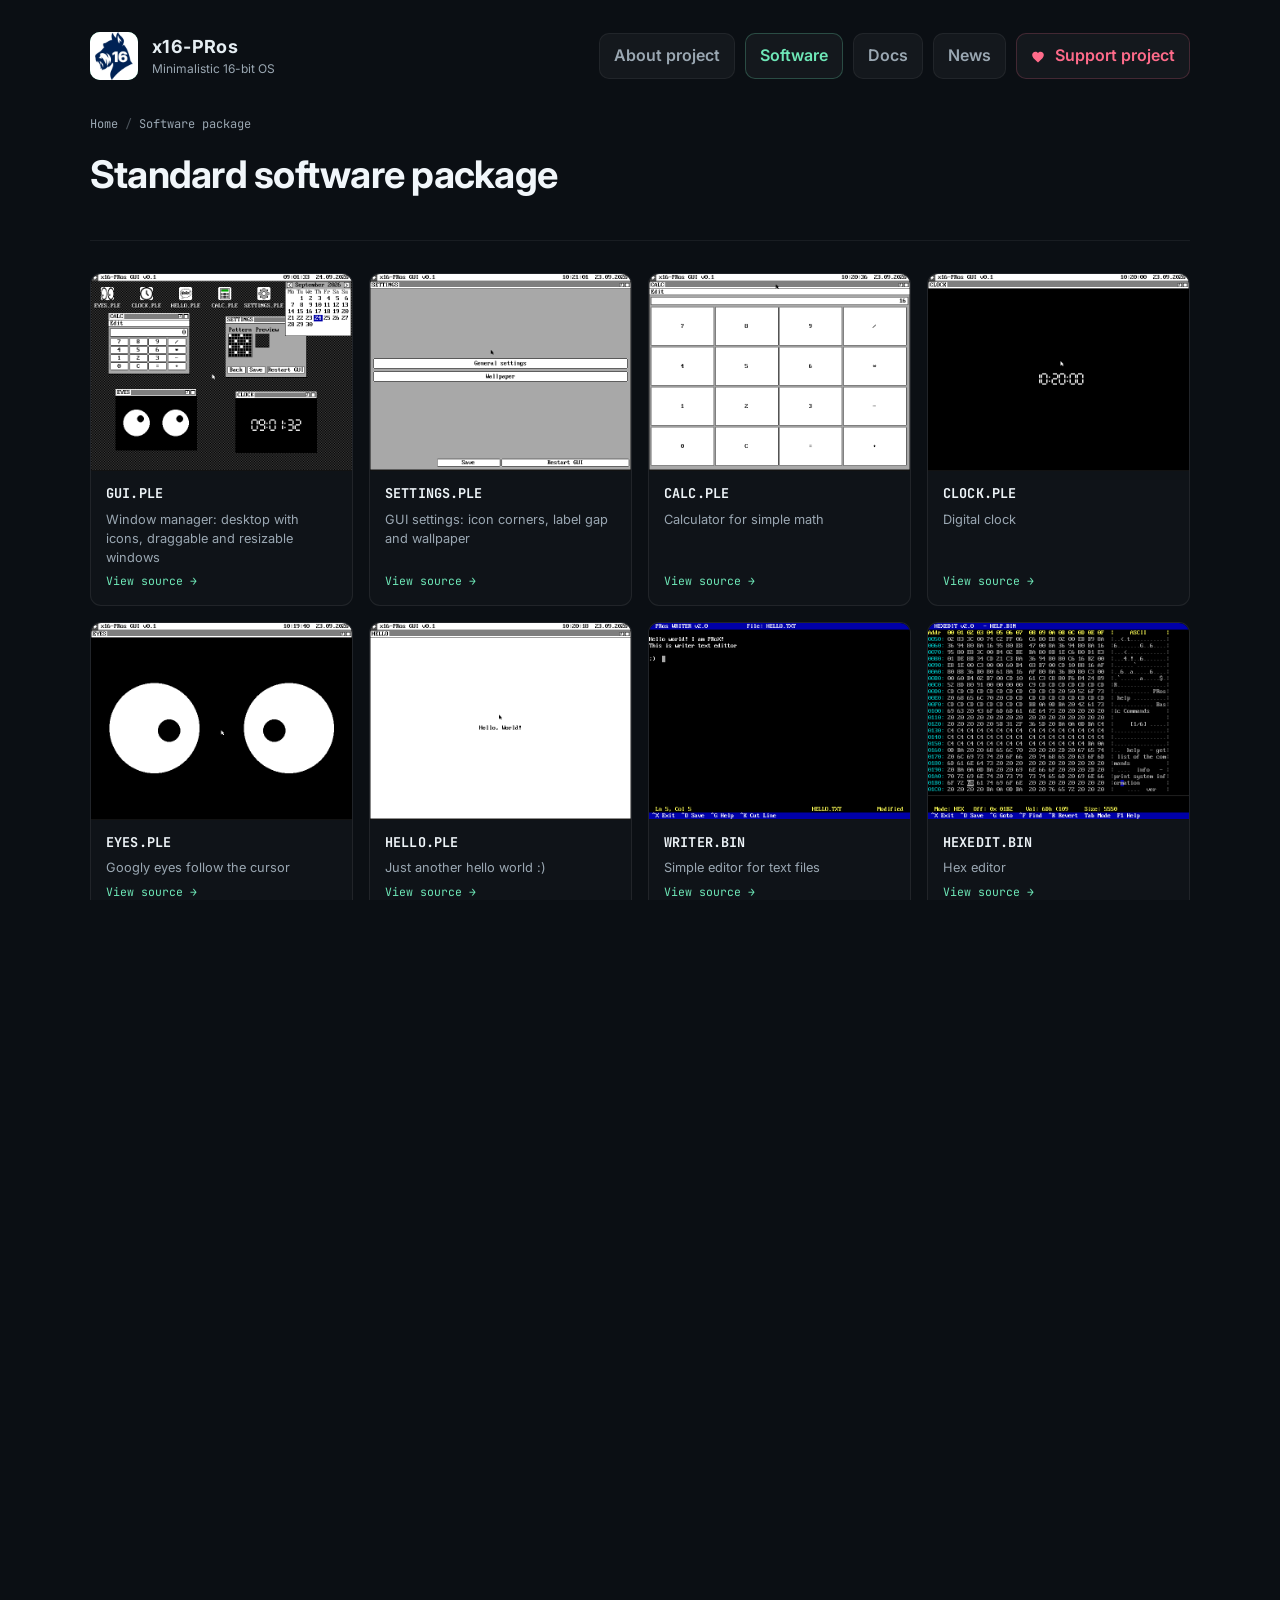
==== software.html @ 050cdf56 "feat(1.0 release): website update for the x16-PRos v1.0 release" ====
<!doctype html>
<html lang="en">
<head>
  <meta charset="utf-8" />
  <meta name="viewport" content="width=device-width,initial-scale=1" />
  <link rel="icon" href="favicon.ico" type="image/x-icon" />

  <link rel="preconnect" href="https://fonts.googleapis.com">
  <link rel="preconnect" href="https://fonts.gstatic.com" crossorigin>
  <link href="https://fonts.googleapis.com/css2?family=Inter:wght@400;500;600;700;800&family=JetBrains+Mono:wght@400;500;700&display=swap" rel="stylesheet">

  <link href="styles/base.css" rel="stylesheet" />
  <link href="styles/layout.css" rel="stylesheet" />
  <link href="styles/components.css" rel="stylesheet" />
  <link href="styles/effects.css" rel="stylesheet" />
  <link href="styles/gallery.css" rel="stylesheet" />
  <link href="styles/software.css" rel="stylesheet" />
  <link href="styles/docs.css" rel="stylesheet" />
  <link href="styles/credits.css" rel="stylesheet" />
  <link href="styles/modal.css" rel="stylesheet" />
  <link href="styles/dev-features.css" rel="stylesheet" />
  <link href="styles/news.css" rel="stylesheet" />
  <link href="styles/pages.css" rel="stylesheet" />
  <link href="styles/responsive.css" rel="stylesheet" />

  <title>x16-PRos: software package</title>
  <meta name="description" content="All 45 programs bundled with x16-PRos, with screenshots and links to the source of each one." />
</head>
<body>

<button id="scrollTopBtn" aria-label="Scroll to top">
  <svg xmlns="http://www.w3.org/2000/svg" width="200" height="200" viewBox="0 0 717 614">
    <path fill="currentColor" d="M360 337L115 582L0 464l354-355l363 363l-112 112z"/>
  </svg>
</button>

<div class="sky-container">
  <span class="star"></span><span class="star"></span><span class="star"></span>
  <span class="star"></span><span class="star"></span>
</div>

<div class="container">

  <header>
    <a class="brand" href="index.html">
      <div class="logo"><img src="logo.png" alt="x16-PRos Logo"></div>
      <div>
        <h1>x16-PRos</h1>
        <div style="font-size:12px;color:var(--muted)">Minimalistic 16-bit OS</div>
      </div>
    </a>
    <nav class="nav">
        <a class="btn" href="index.html">About project</a>
        <a class="btn active" href="software.html">Software</a>
        <a class="btn" href="docs/index.html">Docs</a>
        <a class="btn" href="news.html">News</a>
        <a class="btn support" href="https://dalink.to/PRoXdev" target="_blank" rel="noopener"><svg xmlns="http://www.w3.org/2000/svg" width="16" height="16" viewBox="0 0 24 24" fill="currentColor" stroke="none"><path d="M12 21.35l-1.45-1.32C5.4 15.36 2 12.28 2 8.5 2 5.42 4.42 3 7.5 3c1.74 0 3.41.81 4.5 2.09C13.09 3.81 14.76 3 16.5 3 19.58 3 22 5.42 22 8.5c0 3.78-3.4 6.86-8.55 11.54L12 21.35z"/></svg> Support project</a>
    </nav>
  </header>

  <div class="page-head">
    <div class="crumbs"><a href="index.html">Home</a><span>/</span>Software package</div>
    <h1>Standard software package</h1>
  </div>

  <div class="prog-grid">
      <div class="prog">
        <img src="images/screenshots/gui.png" alt="GUI.PLE" loading="lazy">
        <div class="body">
          <div class="name">GUI.PLE</div>
          <div class="desc">Window manager: desktop with icons, draggable and resizable windows</div>
          <a class="src" href="https://github.com/PRoX2011/x16-PRos/blob/main/programs/PLE/src/gui/gui.asm" target="_blank" rel="noopener">View source &rarr;</a>
        </div>
      </div>
      <div class="prog">
        <img src="images/screenshots/programs/GUI/SETTINGS.png" alt="SETTINGS.PLE" loading="lazy">
        <div class="body">
          <div class="name">SETTINGS.PLE</div>
          <div class="desc">GUI settings: icon corners, label gap and wallpaper</div>
          <a class="src" href="https://github.com/PRoX2011/x16-PRos/blob/main/programs/PLE/src/windowed/settings.asm" target="_blank" rel="noopener">View source &rarr;</a>
        </div>
      </div>
      <div class="prog">
        <img src="images/screenshots/programs/GUI/CALC.png" alt="CALC.PLE" loading="lazy">
        <div class="body">
          <div class="name">CALC.PLE</div>
          <div class="desc">Calculator for simple math</div>
          <a class="src" href="https://github.com/PRoX2011/x16-PRos/blob/main/programs/PLE/src/windowed/calc.asm" target="_blank" rel="noopener">View source &rarr;</a>
        </div>
      </div>
      <div class="prog">
        <img src="images/screenshots/programs/GUI/CLOCK.png" alt="CLOCK.PLE" loading="lazy">
        <div class="body">
          <div class="name">CLOCK.PLE</div>
          <div class="desc">Digital clock</div>
          <a class="src" href="https://github.com/PRoX2011/x16-PRos/blob/main/programs/PLE/src/windowed/clock.asm" target="_blank" rel="noopener">View source &rarr;</a>
        </div>
      </div>
      <div class="prog">
        <img src="images/screenshots/programs/GUI/EYES.png" alt="EYES.PLE" loading="lazy">
        <div class="body">
          <div class="name">EYES.PLE</div>
          <div class="desc">Googly eyes follow the cursor</div>
          <a class="src" href="https://github.com/PRoX2011/x16-PRos/blob/main/programs/PLE/src/windowed/eyes.asm" target="_blank" rel="noopener">View source &rarr;</a>
        </div>
      </div>
      <div class="prog">
        <img src="images/screenshots/programs/GUI/HELLO.png" alt="HELLO.PLE" loading="lazy">
        <div class="body">
          <div class="name">HELLO.PLE</div>
          <div class="desc">Just another hello world :)</div>
          <a class="src" href="https://github.com/PRoX2011/x16-PRos/blob/main/programs/PLE/src/windowed/hello.asm" target="_blank" rel="noopener">View source &rarr;</a>
        </div>
      </div>
      <div class="prog">
        <img src="images/screenshots/programs/WRITER.png" alt="WRITER.BIN" loading="lazy">
        <div class="body">
          <div class="name">WRITER.BIN</div>
          <div class="desc">Simple editor for text files</div>
          <a class="src" href="https://github.com/PRoX2011/x16-PRos/blob/main/programs/write.asm" target="_blank" rel="noopener">View source &rarr;</a>
        </div>
      </div>
      <div class="prog">
        <img src="images/screenshots/programs/HEXEDIT.png" alt="HEXEDIT.BIN" loading="lazy">
        <div class="body">
          <div class="name">HEXEDIT.BIN</div>
          <div class="desc">Hex editor</div>
          <a class="src" href="https://github.com/PRoX2011/x16-PRos/blob/main/programs/hexedit.asm" target="_blank" rel="noopener">View source &rarr;</a>
        </div>
      </div>
      <div class="prog">
        <img src="images/screenshots/programs/THEME.png" alt="THEME.BIN" loading="lazy">
        <div class="body">
          <div class="name">THEME.BIN</div>
          <div class="desc">Theme selector, applies one of the bundled colour themes</div>
          <a class="src" href="https://github.com/PRoX2011/x16-PRos/blob/main/programs/theme.asm" target="_blank" rel="noopener">View source &rarr;</a>
        </div>
      </div>
      <div class="prog">
        <img src="images/screenshots/programs/FONT.png" alt="FONT.BIN" loading="lazy">
        <div class="body">
          <div class="name">FONT.BIN</div>
          <div class="desc">Font selector, lists .FNT files from FONTS.DIR and applies them</div>
          <a class="src" href="https://github.com/PRoX2011/x16-PRos/blob/main/programs/font.asm" target="_blank" rel="noopener">View source &rarr;</a>
        </div>
      </div>
      <div class="prog">
        <img src="images/screenshots/programs/SETTINGS.png" alt="SETTINGS.BIN" loading="lazy">
        <div class="body">
          <div class="name">SETTINGS.BIN</div>
          <div class="desc">x16-PRos system settings: username, timezone and more</div>
          <a class="src" href="https://github.com/PRoX2011/x16-PRos/blob/main/programs/settings.asm" target="_blank" rel="noopener">View source &rarr;</a>
        </div>
      </div>
      <div class="prog">
        <img src="images/screenshots/programs/LAUNCH.png" alt="LAUNCH.BIN" loading="lazy">
        <div class="body">
          <div class="name">LAUNCH.BIN</div>
          <div class="desc">TUI program launcher</div>
          <a class="src" href="https://github.com/PRoX2011/x16-PRos/blob/main/programs/launch.asm" target="_blank" rel="noopener">View source &rarr;</a>
        </div>
      </div>
      <div class="prog">
        <img src="images/screenshots/programs/BCHART.png" alt="BCHART.BIN" loading="lazy">
        <div class="body">
          <div class="name">BCHART.BIN</div>
          <div class="desc">Barchart software for creating simple diagrams</div>
          <a class="src" href="https://github.com/PRoX2011/x16-PRos/blob/main/programs/barchart.asm" target="_blank" rel="noopener">View source &rarr;</a>
        </div>
      </div>
      <div class="prog">
        <img src="images/screenshots/programs/CALC.png" alt="CALC.BIN" loading="lazy">
        <div class="body">
          <div class="name">CALC.BIN</div>
          <div class="desc">Simple calculator</div>
          <a class="src" href="https://github.com/PRoX2011/x16-PRos/blob/main/programs/calc.asm" target="_blank" rel="noopener">View source &rarr;</a>
        </div>
      </div>
      <div class="prog">
        <img src="images/screenshots/programs/CALENDAR.png" alt="CALENDAR.BIN" loading="lazy">
        <div class="body">
          <div class="name">CALENDAR.BIN</div>
          <div class="desc">Calendar viewer with month navigation</div>
          <a class="src" href="https://github.com/PRoX2011/x16-PRos/blob/main/programs/calendar.asm" target="_blank" rel="noopener">View source &rarr;</a>
        </div>
      </div>
      <div class="prog">
        <img src="images/screenshots/programs/CHARS.png" alt="CHARS.BIN" loading="lazy">
        <div class="body">
          <div class="name">CHARS.BIN</div>
          <div class="desc">Prints the whole cp866 character set</div>
          <a class="src" href="https://github.com/PRoX2011/x16-PRos/blob/main/programs/chars.asm" target="_blank" rel="noopener">View source &rarr;</a>
        </div>
      </div>
      <div class="prog">
        <img src="images/screenshots/programs/CPU.png" alt="CPU.BIN" loading="lazy">
        <div class="body">
          <div class="name">CPU.BIN</div>
          <div class="desc">Shows CPU and register information</div>
          <a class="src" href="https://github.com/PRoX2011/x16-PRos/blob/main/programs/cpu.asm" target="_blank" rel="noopener">View source &rarr;</a>
        </div>
      </div>
      <div class="prog">
        <img src="images/screenshots/programs/CREDITS.png" alt="CREDITS.BIN" loading="lazy">
        <div class="body">
          <div class="name">CREDITS.BIN</div>
          <div class="desc">Contributors and sponsors list</div>
          <a class="src" href="https://github.com/PRoX2011/x16-PRos/blob/main/programs/credits.asm" target="_blank" rel="noopener">View source &rarr;</a>
        </div>
      </div>
      <div class="prog">
        <img src="images/screenshots/programs/DLIST.png" alt="DLIST.BIN" loading="lazy">
        <div class="body">
          <div class="name">DLIST.BIN</div>
          <div class="desc">Lists the available drives with size and usage</div>
          <a class="src" href="https://github.com/PRoX2011/x16-PRos/blob/main/programs/dlist.asm" target="_blank" rel="noopener">View source &rarr;</a>
        </div>
      </div>
      <div class="prog">
        <img src="images/screenshots/programs/ED.png" alt="ED.BIN" loading="lazy">
        <div class="body">
          <div class="name">ED.BIN</div>
          <div class="desc">Line editor for text files, see EDMAN.TXT</div>
          <a class="src" href="https://github.com/PRoX2011/x16-PRos/blob/main/programs/ed.asm" target="_blank" rel="noopener">View source &rarr;</a>
        </div>
      </div>
      <div class="prog">
        <img src="images/screenshots/programs/FDISK.png" alt="FDISK.BIN" loading="lazy">
        <div class="body">
          <div class="name">FDISK.BIN</div>
          <div class="desc">Floppy disk format utility</div>
          <a class="src" href="https://github.com/PRoX2011/x16-PRos/blob/main/programs/fdisk.asm" target="_blank" rel="noopener">View source &rarr;</a>
        </div>
      </div>
      <div class="prog">
        <img src="images/screenshots/programs/FETCH.png" alt="FETCH.BIN" loading="lazy">
        <div class="body">
          <div class="name">FETCH.BIN</div>
          <div class="desc">Print system fetch (I use PRos btw)</div>
          <a class="src" href="https://github.com/PRoX2011/x16-PRos/blob/main/programs/fetch.asm" target="_blank" rel="noopener">View source &rarr;</a>
        </div>
      </div>
      <div class="prog">
        <img src="images/screenshots/programs/GREP.png" alt="GREP.BIN" loading="lazy">
        <div class="body">
          <div class="name">GREP.BIN</div>
          <div class="desc">Searches a file for a string</div>
          <a class="src" href="https://github.com/PRoX2011/x16-PRos/blob/main/programs/grep.asm" target="_blank" rel="noopener">View source &rarr;</a>
        </div>
      </div>
      <div class="prog">
        <img src="images/screenshots/programs/HEAD.png" alt="HEAD.BIN" loading="lazy">
        <div class="body">
          <div class="name">HEAD.BIN</div>
          <div class="desc">Prints the first 10 lines of a file</div>
          <a class="src" href="https://github.com/PRoX2011/x16-PRos/blob/main/programs/head.asm" target="_blank" rel="noopener">View source &rarr;</a>
        </div>
      </div>
      <div class="prog">
        <img src="images/screenshots/programs/HELLO.png" alt="HELLO.BIN" loading="lazy">
        <div class="body">
          <div class="name">HELLO.BIN</div>
          <div class="desc">Hello world, in English and in Russian</div>
          <a class="src" href="https://github.com/PRoX2011/x16-PRos/blob/main/programs/hello.asm" target="_blank" rel="noopener">View source &rarr;</a>
        </div>
      </div>
      <div class="prog">
        <img src="images/screenshots/programs/HELP.png" alt="HELP.BIN" loading="lazy">
        <div class="body">
          <div class="name">HELP.BIN</div>
          <div class="desc">Shows all kshell commands</div>
          <a class="src" href="https://github.com/PRoX2011/x16-PRos/blob/main/programs/help.asm" target="_blank" rel="noopener">View source &rarr;</a>
        </div>
      </div>
      <div class="prog">
        <img src="images/screenshots/programs/IMFPLAY.png" alt="IMFPLAY.BIN" loading="lazy">
        <div class="body">
          <div class="name">IMFPLAY.BIN</div>
          <div class="desc">IMF music player</div>
          <a class="src" href="https://github.com/PRoX2011/x16-PRos/blob/main/programs/imfplay.asm" target="_blank" rel="noopener">View source &rarr;</a>
        </div>
      </div>
      <div class="prog">
        <img src="images/screenshots/programs/MEMORY.png" alt="MEMORY.BIN" loading="lazy">
        <div class="body">
          <div class="name">MEMORY.BIN</div>
          <div class="desc">Memory viewer</div>
          <a class="src" href="https://github.com/PRoX2011/x16-PRos/blob/main/programs/memory.asm" target="_blank" rel="noopener">View source &rarr;</a>
        </div>
      </div>
      <div class="prog">
        <img src="images/screenshots/programs/PAINT.png" alt="PAINT.BIN" loading="lazy">
        <div class="body">
          <div class="name">PAINT.BIN</div>
          <div class="desc">Paint program</div>
          <a class="src" href="https://github.com/PRoX2011/x16-PRos/blob/main/programs/paint.asm" target="_blank" rel="noopener">View source &rarr;</a>
        </div>
      </div>
      <div class="prog">
        <img src="images/screenshots/programs/PIANO.png" alt="PIANO.BIN" loading="lazy">
        <div class="body">
          <div class="name">PIANO.BIN</div>
          <div class="desc">Simple piano to play melodies using PC Speaker</div>
          <a class="src" href="https://github.com/PRoX2011/x16-PRos/blob/main/programs/piano.asm" target="_blank" rel="noopener">View source &rarr;</a>
        </div>
      </div>
      <div class="prog">
        <img src="images/screenshots/programs/PRASM.png" alt="PRASM.BIN" loading="lazy">
        <div class="body">
          <div class="name">PRASM.BIN</div>
          <div class="desc">Native two-pass assembler</div>
          <a class="src" href="https://github.com/PRoX2011/x16-PRos/blob/main/programs/prasm.asm" target="_blank" rel="noopener">View source &rarr;</a>
        </div>
      </div>
      <div class="prog">
        <img src="images/screenshots/programs/PROCENTC.png" alt="PROCENTC.BIN" loading="lazy">
        <div class="body">
          <div class="name">PROCENTC.BIN</div>
          <div class="desc">Percentages calculator</div>
          <a class="src" href="https://github.com/PRoX2011/x16-PRos/blob/main/programs/procentc.asm" target="_blank" rel="noopener">View source &rarr;</a>
        </div>
      </div>
      <div class="prog">
        <img src="images/screenshots/programs/SETUP.png" alt="SETUP.BIN" loading="lazy">
        <div class="body">
          <div class="name">SETUP.BIN</div>
          <div class="desc">First-boot wizard that installs the OS and sets it up</div>
          <a class="src" href="https://github.com/PRoX2011/x16-PRos/blob/main/programs/setup/setup.asm" target="_blank" rel="noopener">View source &rarr;</a>
        </div>
      </div>
      <div class="prog">
        <img src="images/screenshots/programs/TAIL.png" alt="TAIL.BIN" loading="lazy">
        <div class="body">
          <div class="name">TAIL.BIN</div>
          <div class="desc">Prints the last 10 lines of a file</div>
          <a class="src" href="https://github.com/PRoX2011/x16-PRos/blob/main/programs/tail.asm" target="_blank" rel="noopener">View source &rarr;</a>
        </div>
      </div>
      <div class="prog">
        <img src="images/screenshots/programs/TREE.png" alt="TREE.BIN" loading="lazy">
        <div class="body">
          <div class="name">TREE.BIN</div>
          <div class="desc">Directory tree viewer</div>
          <a class="src" href="https://github.com/PRoX2011/x16-PRos/blob/main/programs/tree.asm" target="_blank" rel="noopener">View source &rarr;</a>
        </div>
      </div>
      <div class="prog">
        <img src="images/screenshots/programs/WAVPLAY.png" alt="WAVPLAY.BIN" loading="lazy">
        <div class="body">
          <div class="name">WAVPLAY.BIN</div>
          <div class="desc">WAV player through Sound Blaster</div>
          <a class="src" href="https://github.com/PRoX2011/x16-PRos/blob/main/programs/wavplay.asm" target="_blank" rel="noopener">View source &rarr;</a>
        </div>
      </div>
      <div class="prog">
        <img src="images/screenshots/programs/BRAINF.png" alt="BRAINF.BIN" loading="lazy">
        <div class="body">
          <div class="name">BRAINF.BIN</div>
          <div class="desc">Brainfuck interpreter</div>
          <a class="src" href="https://github.com/PRoX2011/x16-PRos/blob/main/programs/brainf.asm" target="_blank" rel="noopener">View source &rarr;</a>
        </div>
      </div>
      <div class="prog">
        <img src="images/screenshots/programs/CLOCK.png" alt="CLOCK.BIN" loading="lazy">
        <div class="body">
          <div class="name">CLOCK.BIN</div>
          <div class="desc">Clock application</div>
          <a class="src" href="https://github.com/PRoX2011/x16-PRos/blob/main/programs/clock.asm" target="_blank" rel="noopener">View source &rarr;</a>
        </div>
      </div>
      <div class="prog">
        <img src="images/screenshots/programs/EYE.png" alt="EYE.BIN" loading="lazy">
        <div class="body">
          <div class="name">EYE.BIN</div>
          <div class="desc">Eye exercise, follow the dot around the screen</div>
          <a class="src" href="https://github.com/PRoX2011/x16-PRos/blob/main/programs/eye.asm" target="_blank" rel="noopener">View source &rarr;</a>
        </div>
      </div>
      <div class="prog">
        <img src="images/screenshots/programs/MANDEL.png" alt="MANDEL.BIN" loading="lazy">
        <div class="body">
          <div class="name">MANDEL.BIN</div>
          <div class="desc">Mandelbrot set renderer</div>
          <a class="src" href="https://github.com/PRoX2011/x16-PRos/blob/main/programs/mandel.asm" target="_blank" rel="noopener">View source &rarr;</a>
        </div>
      </div>
      <div class="prog">
        <img src="images/screenshots/programs/MINE.png" alt="MINE.BIN" loading="lazy">
        <div class="body">
          <div class="name">MINE.BIN</div>
          <div class="desc">Minesweeper game</div>
          <a class="src" href="https://github.com/PRoX2011/x16-PRos/blob/main/programs/mine.asm" target="_blank" rel="noopener">View source &rarr;</a>
        </div>
      </div>
      <div class="prog">
        <img src="images/screenshots/programs/PONG.png" alt="PONG.BIN" loading="lazy">
        <div class="body">
          <div class="name">PONG.BIN</div>
          <div class="desc">Pong game</div>
          <a class="src" href="https://github.com/PRoX2011/x16-PRos/blob/main/programs/pong.asm" target="_blank" rel="noopener">View source &rarr;</a>
        </div>
      </div>
      <div class="prog">
        <img src="images/screenshots/programs/SPACE.png" alt="SPACE.BIN" loading="lazy">
        <div class="body">
          <div class="name">SPACE.BIN</div>
          <div class="desc">Space arcade game</div>
          <a class="src" href="https://github.com/PRoX2011/x16-PRos/blob/main/programs/space.asm" target="_blank" rel="noopener">View source &rarr;</a>
        </div>
      </div>
      <div class="prog">
        <img src="images/screenshots/programs/TETRIS.png" alt="TETRIS.BIN" loading="lazy">
        <div class="body">
          <div class="name">TETRIS.BIN</div>
          <div class="desc">Tetris game</div>
          <a class="src" href="https://github.com/PRoX2011/x16-PRos/blob/main/programs/tetris.asm" target="_blank" rel="noopener">View source &rarr;</a>
        </div>
      </div>
      <div class="prog">
        <img src="images/screenshots/programs/TETRIS2.png" alt="TETRIS2.BIN" loading="lazy">
        <div class="body">
          <div class="name">TETRIS2.BIN</div>
          <div class="desc">Tetris, but 2</div>
          <a class="src" href="https://github.com/PRoX2011/x16-PRos/blob/main/programs/tetris-df.asm" target="_blank" rel="noopener">View source &rarr;</a>
        </div>
      </div>
  </div>


  <footer>
    <div>Licensed under <a href="https://opensource.org/license/BSD-3-clause">3-Clause BSD</a>. Copyright 2025-2026, PRosDev.org</div>
  </footer>
</div>

<script src="js/ui/scrollTop.js" defer></script>
<script src="js/app.js" defer></script>

</body>
</html>
---- styles/base.css ----
/* ===== Variables & Base Reset ===== */

:root {
  --bg: #0b0f14;
  --card: #0f1720;
  --muted: #9aa7b2;
  --accent: #6ee7b7;
  --accent-2: #7c6cff;
  --glass: rgba(255, 255, 255, 0.04);
  --glass-2: rgba(255, 255, 255, 0.02);
  --font-sans: "Inter", ui-sans-serif, system-ui, -apple-system, "Segoe UI",
    Roboto, "Helvetica Neue", Arial;
  --font-mono: "JetBrains Mono", ui-monospace, SFMono-Regular, Menlo, Consolas,
    "Roboto Mono", monospace;
  color-scheme: dark;
  font-family: var(--font-sans);
}

html,
body {
  height: 100%;
  overflow-x: hidden;
}

body {
  margin: 0;
  background: var(--bg);
  -webkit-font-smoothing: antialiased;
  -moz-osx-font-smoothing: grayscale;
  color: #e6eef3;
  line-height: 1.45;
  padding: 32px;
  box-sizing: border-box;
}

.container {
  max-width: 1100px;
  margin: 0 auto;
  min-height: calc(100vh - 64px);
  display: flex;
  flex-direction: column;
}

.container > footer {
  margin-top: auto;
}

a.link {
  color: var(--accent);
  text-decoration: none;
}
---- styles/layout.css ----
/* ===== Header, Hero, Footer ===== */

header {
  display: flex;
  align-items: center;
  justify-content: space-between;
  gap: 16px;
  margin-bottom: 28px;
}

.brand {
  display: flex;
  align-items: center;
  gap: 14px;
  text-decoration: none;
  color: inherit;
}

.logo {
  width: 48px;
  height: 48px;
  border-radius: 10px;
  display: grid;
  place-items: center;
  background: var(--accent);
  font-weight: 700;
  font-size: 18px;
  color: #07101a;
  flex-shrink: 0;
}

.logo img {
  width: 100%;
  height: 100%;
  border-radius: 10px;
  object-fit: fill;
}

.brand h1 {
  margin: 0;
  font-size: 18px;
  letter-spacing: 0.4px;
  white-space: nowrap;
}

.nav {
  display: flex;
  gap: 10px;
  align-items: center;
}

/* Hero sections */
.hero {
  display: grid;
  grid-template-columns: 1fr 380px;
  gap: 24px;
  align-items: center;
  margin-bottom: 40px;
}

.hero .panel {
  background: var(--glass);
  padding: 24px;
  border-radius: 12px;
  border: 1px solid rgba(255, 255, 255, 0.04);
}

.hero2 {
  display: grid;
  gap: 24px;
  align-items: center;
  margin-bottom: 40px;
}

.hero2 .panel {
  background: var(--glass);
  padding: 24px;
  border-radius: 12px;
  border: 1px solid rgba(255, 255, 255, 0.04);
}

.headline {
  font-size: clamp(28px, 4.2vw, 44px);
  font-weight: 800;
  line-height: 1.08;
  letter-spacing: -0.02em;
  margin: 0 0 16px;
  color: #f1f6fa;
}

.headline-accent {
  background: var(--accent);
  -webkit-background-clip: text;
  background-clip: text;
  color: transparent;
  font-weight: 700;
}

.lead {
  color: var(--muted);
  margin: 0 0 20px;
  font-size: 15.5px;
  line-height: 1.6;
  max-width: 62ch;
}

/* Features grid */
.features {
  display: grid;
  grid-template-columns: repeat(3, 1fr);
  gap: 12px;
  margin-top: 14px;
}

.feature {
  background: rgba(255, 255, 255, 0.02);
  padding: 14px;
  border-radius: 10px;
  border: 1px solid rgba(255, 255, 255, 0.04);
}

.feature h3 {
  margin: 0 0 6px;
  font-size: 14px;
}

.feature p {
  margin: 0;
  color: var(--muted);
  font-size: 13px;
}

/* Running section */
.running-section .panel {
  text-align: center;
  position: relative;
  background: var(--glass);
  overflow: hidden;
}

.running-section .panel::before {
  display: none;
}

.run-options {
  margin-top: 20px;
  display: flex;
  justify-content: center;
  flex-wrap: wrap;
  gap: 12px;
}

.run-btn {
  display: inline-flex;
  align-items: center;
  gap: 8px;
  padding: 10px 16px;
  border-radius: 10px;
  font-weight: 600;
  transition: opacity 0.2s ease;
}

.run-btn svg {
  stroke: currentColor;
}

.run-btn.real {
  background: var(--accent);
  color: #021;
}

.run-btn.emu {
  background: var(--glass);
  color: var(--muted);
  border: 1px solid rgba(255, 255, 255, 0.08);
}

.run-btn:hover {
  opacity: 0.85;
}

/* System requirements */
#about {
  margin-top: 48px;
}

#about h3 {
  text-align: center;
  font-size: 22px;
  margin-bottom: 28px;
  color: #e6eef3;
}

.requirements-table {
  display: grid;
  grid-template-columns: repeat(auto-fit, minmax(220px, 1fr));
  gap: 20px;
  margin-top: 24px;
}

.req-column {
  background: rgba(255, 255, 255, 0.02);
  border: 1px solid rgba(255, 255, 255, 0.06);
  border-radius: 12px;
  padding: 24px 18px;
  text-align: left;
}

.req-column:hover {
  border-color: rgba(255, 255, 255, 0.12);
}

.req-title {
  text-align: center;
  font-size: 17px;
  font-weight: 700;
  margin-bottom: 16px;
  padding-bottom: 8px;
  border-bottom: 1px solid rgba(255, 255, 255, 0.06);
}

.req-title.minimal {
  color: #60a5fa;
}

.req-title.recommended {
  color: #6ee7b7;
}

.req-title.maximum {
  color: #a78bfa;
}

.req-list {
  list-style: none;
  margin: 0;
  padding: 0;
  font-size: 14px;
  color: var(--muted);
  line-height: 1.6;
}

.req-list li {
  padding: 5px 0;
  border-bottom: 1px dashed rgba(255, 255, 255, 0.04);
}

.req-list li strong {
  color: #e6eef3;
  font-weight: 600;
}

/* Footer */
footer {
  margin-top: 40px;
  padding-top: 18px;
  border-top: 1px solid rgba(255, 255, 255, 0.04);
  display: flex;
  justify-content: space-between;
  align-items: center;
  flex-wrap: wrap;
  gap: 12px;
}
---- styles/components.css ----
/* ===== Buttons, Terminal, Animations ===== */

.btn {
  background: var(--glass);
  border: 1px solid rgba(255, 255, 255, 0.06);
  padding: 10px 14px;
  border-radius: 10px;
  color: var(--muted);
  font-weight: 600;
  cursor: pointer;
  text-decoration: none;
  transition: color 0.2s ease, border-color 0.2s ease;
}

.btn.primary {
  background: var(--accent);
  color: #022;
  border: none;
}

.btn:hover {
  color: #fff;
  border-color: rgba(255, 255, 255, 0.12);
}

.btn.active {
  color: var(--accent);
  border-color: rgba(110, 231, 183, 0.25);
}

.btn.support {
  color: #ff6b8a;
  border-color: rgba(255, 107, 138, 0.2);
}

.btn.support svg {
  width: 14px;
  height: 14px;
  fill: #ff6b8a;
  stroke: none;
  margin-right: 6px;
}

.btn.support:hover {
  color: #ff8fa8;
  border-color: rgba(255, 107, 138, 0.35);
}

.btn.primary:hover {
  opacity: 0.9;
  color: #022;
}

.btn svg {
  width: 20px;
  height: 20px;
  stroke: currentColor;
  stroke-width: 1.8;
  margin-right: 10px;
  vertical-align: middle;
  cursor: default;
}

/* Terminal */
.term {
  background: #05060a;
  border-radius: 10px;
  padding: 18px;
  font-family: ui-monospace, SFMono-Regular, Menlo, Monaco, "Roboto Mono",
    monospace;
  color: #c7f0e1;
  border: 1px solid rgba(255, 255, 255, 0.04);
}

.term .bar {
  display: flex;
  align-items: center;
  gap: 8px;
  margin-bottom: 12px;
}

.dot {
  width: 12px;
  height: 12px;
  border-radius: 50%;
  background: #ff5f57;
}

.dot.yellow {
  background: #febc2e;
}

.dot.green {
  background: #28c840;
}

.cmd {
  white-space: pre-wrap;
  font-size: 13px;
  word-break: break-all;
}

.prompt {
  color: #89f3d0;
}

.cursor {
  display: inline-block;
  width: 8px;
  height: 16px;
  background: #89f3d0;
  vertical-align: middle;
  margin-left: 6px;
  animation: blink 1s steps(2, end) infinite;
}

@keyframes blink {
  50% {
    opacity: 0;
  }
}

/* Reveal animation */
.reveal {
  opacity: 0;
  transform: translateY(6px);
  animation: reveal 0.6s forwards;
}

.reveal.delay {
  animation-delay: 0.12s;
}

@keyframes reveal {
  to {
    opacity: 1;
    transform: none;
  }
}

/* Scroll-to-top */
#scrollTopBtn {
  position: fixed;
  bottom: 24px;
  right: 24px;
  background: var(--accent);
  color: #021;
  border: none;
  border-radius: 10px;
  padding: 10px 14px;
  font-size: 18px;
  font-weight: 700;
  cursor: pointer;
  opacity: 0;
  pointer-events: none;
  transition: opacity 0.3s ease;
  z-index: 1000;
}

#scrollTopBtn.show {
  opacity: 1;
  pointer-events: auto;
}

#scrollTopBtn:hover {
  opacity: 0.85;
}

#scrollTopBtn svg {
  width: 20px;
  height: 20px;
}
---- styles/effects.css ----
/* ===== Shooting Stars — disabled for clean look ===== */

.sky-container {
  display: none;
}
---- styles/gallery.css ----
/* ===== Gallery & Fullscreen ===== */

.gallery-section .panel {
  padding: 32px;
  position: relative;
}

.gallery-container {
  display: grid;
  justify-items: center;
  grid-template-columns: 48px 1fr 48px;
  gap: 16px;
  margin-bottom: 20px;
  align-items: center;
}

.gallery-image-wrapper {
  width: 100%;
  max-width: 720px;
  height: auto;
  border-radius: 12px;
  overflow: hidden;
  border: 1px solid rgba(255, 255, 255, 0.06);
  background: rgba(255, 255, 255, 0.02);
}

.gallery-image-wrapper img {
  display: block;
  width: 100%;
  opacity: 0;
  animation: fadeImage 0.3s forwards ease;
}

@keyframes fadeImage {
  from {
    opacity: 0;
  }
  to {
    opacity: 1;
  }
}

.gallery-nav {
  width: 48px;
  height: 48px;
  border-radius: 12px;
  background: rgba(255, 255, 255, 0.04);
  border: 1px solid rgba(255, 255, 255, 0.08);
  display: grid;
  place-items: center;
  color: var(--accent);
  font-size: 26px;
  cursor: pointer;
  transition: background 0.2s ease;
}

.gallery-nav:hover {
  background: rgba(255, 255, 255, 0.08);
}

.gallery-info {
  text-align: center;
  margin-bottom: 18px;
}

.gallery-info h3 {
  font-size: 20px;
  margin-bottom: 4px;
}

.gallery-info p {
  font-size: 14px;
  color: var(--muted);
}

/* Thumbnails */
.gallery-thumbnails {
  display: grid;
  grid-template-columns: repeat(auto-fit, minmax(80px, 1fr));
  gap: 10px;
  margin-top: 12px;
}

.thumbnail {
  border-radius: 10px;
  overflow: hidden;
  border: 1px solid rgba(255, 255, 255, 0.06);
  background: rgba(255, 255, 255, 0.02);
  height: 60px;
  transition: border-color 0.2s ease;
  opacity: 0.6;
  cursor: pointer;
}

.thumbnail:hover {
  opacity: 0.9;
}

.thumbnail.active {
  opacity: 1;
  border-color: var(--accent);
}

.thumbnail img {
  width: 100%;
  height: 100%;
  object-fit: cover;
}

.gallery-fullscreen-btn {
  margin: 16px auto 0;
  display: inline-flex !important;
}

/* Fullscreen overlay */
.fs-overlay {
  position: fixed;
  inset: 0;
  background: rgba(0, 0, 0, 0.85);
  display: none;
  justify-content: center;
  align-items: center;
  z-index: 99999;
  animation: fadeIn 0.2s ease;
}

@keyframes fadeIn {
  from { opacity: 0; }
  to { opacity: 1; }
}

.fs-image {
  max-width: 90%;
  max-height: 90%;
  border-radius: 12px;
  border: 1px solid rgba(255, 255, 255, 0.08);
  background: #0c0f16;
}

.fs-close,
.fs-prev,
.fs-next {
  position: absolute;
  background: rgba(255, 255, 255, 0.08);
  border: 1px solid rgba(255, 255, 255, 0.1);
  color: #fff;
  font-size: 24px;
  border-radius: 10px;
  padding: 10px 14px;
  cursor: pointer;
  transition: background 0.2s ease;
}

.fs-close {
  top: 20px;
  right: 20px;
}

.fs-prev {
  left: 20px;
}

.fs-next {
  right: 20px;
}

.fs-prev:hover,
.fs-next:hover,
.fs-close:hover {
  background: rgba(255, 255, 255, 0.15);
}
---- styles/software.css ----
/* ===== Software Grid, Cards & Program Modal ===== */

.software-section .headline {
  margin-bottom: 8px;
}

.software-section .lead {
  margin-bottom: 20px;
}

.software-grid {
  display: grid;
  grid-template-columns: repeat(auto-fill, minmax(240px, 1fr));
  gap: 16px;
}

.software-card {
  position: relative;
  overflow: hidden;
  background: var(--card);
  border: 1px solid rgba(255, 255, 255, 0.06);
  border-radius: 0 0 12px 12px;
  padding: 0;
  text-align: left;
  transition: border-color 0.2s ease;
  cursor: pointer;
  display: flex;
  flex-direction: column;
}

.software-card::before {
  display: none;
}

.software-card:hover {
  border-color: rgba(255, 255, 255, 0.15);
}

.software-card-image {
  width: 100%;
  aspect-ratio: 16 / 10;
  object-fit: cover;
  border-radius: 0;
  border-bottom: 1px solid rgba(255, 255, 255, 0.04);
  background: rgba(0, 0, 0, 0.3);
  display: block;
}

.software-card-body {
  padding: 14px 16px 16px;
  flex: 1;
  display: flex;
  flex-direction: column;
  gap: 6px;
}

.software-card-header {
  display: flex;
  align-items: center;
  gap: 8px;
}

.software-card-tag {
  display: inline-block;
  font-size: 10px;
  font-weight: 700;
  text-transform: uppercase;
  letter-spacing: 0.06em;
  padding: 2px 7px;
  border-radius: 5px;
  flex-shrink: 0;
}

.software-card-tag.game {
  background: rgba(255, 107, 107, 0.12);
  color: #ff6b6b;
  border: 1px solid rgba(255, 107, 107, 0.2);
}

.software-card-tag.tool {
  background: rgba(110, 231, 183, 0.1);
  color: #6ee7b7;
  border: 1px solid rgba(110, 231, 183, 0.2);
}

.software-card-tag.media {
  background: rgba(124, 108, 255, 0.1);
  color: #a78bfa;
  border: 1px solid rgba(124, 108, 255, 0.2);
}

.software-card-tag.dev {
  background: rgba(251, 191, 36, 0.1);
  color: #fbbf24;
  border: 1px solid rgba(251, 191, 36, 0.2);
}

.software-card h4 {
  margin: 0;
  font-size: 15px;
  font-weight: 700;
  color: #f0f4f8;
}

.software-card p {
  margin: 0;
  font-size: 13px;
  color: #99aab8;
  line-height: 1.5;
}

/* "More programs" card */
.more-programs-card {
  display: flex;
  flex-direction: column;
  align-items: center;
  justify-content: center;
  gap: 10px;
  padding: 28px;
  background: rgba(124, 108, 255, 0.06);
  border-color: rgba(124, 108, 255, 0.15);
  text-align: center;
  min-height: 200px;
}

.more-programs-icon {
  width: 48px;
  height: 48px;
  border-radius: 12px;
  display: grid;
  place-items: center;
  font-size: 26px;
  font-weight: 700;
  color: #07101a;
  background: var(--accent);
}

/* Program modal */
.program-modal-overlay {
  position: fixed;
  inset: 0;
  background: rgba(3, 6, 12, 0.8);
  backdrop-filter: blur(4px);
  display: none;
  align-items: center;
  justify-content: center;
  z-index: 99998;
  padding: 16px;
}

.program-modal-overlay.show {
  display: flex;
}

.program-modal {
  width: min(680px, 100%);
  max-height: min(88vh, 760px);
  overflow: auto;
  background: var(--card);
  border: 1px solid rgba(255, 255, 255, 0.08);
  border-radius: 14px;
  padding: 0;
  position: relative;
}

.program-modal-content {
  display: flex;
  flex-direction: column;
}

/* Modal close button */
.program-modal-close {
  position: absolute;
  top: 12px;
  right: 12px;
  width: 32px;
  height: 32px;
  border: none;
  background: rgba(255, 255, 255, 0.06);
  border-radius: 8px;
  color: #8896a4;
  font-size: 20px;
  cursor: pointer;
  display: grid;
  place-items: center;
  transition: background 0.2s, color 0.2s;
  z-index: 2;
}

.program-modal-close:hover {
  background: rgba(255, 80, 80, 0.15);
  color: #ff6b6b;
}

/* Modal hero image */
.program-modal-hero {
  width: 100%;
  aspect-ratio: 16 / 9;
  overflow: hidden;
  background: #060a10;
  border-bottom: 1px solid rgba(255, 255, 255, 0.04);
}

.program-modal-image {
  width: 100%;
  height: 100%;
  object-fit: contain;
}

/* Modal body content */
.program-modal-body-inner {
  padding: 20px 22px 24px;
  display: flex;
  flex-direction: column;
  gap: 14px;
}

.program-modal-head {
  display: flex;
  align-items: center;
  justify-content: space-between;
  gap: 12px;
}

.program-modal-head h3 {
  margin: 0;
  font-size: 20px;
  font-weight: 700;
  color: #f3f7fb;
}

.program-modal-tag {
  display: inline-block;
  font-size: 10px;
  font-weight: 700;
  text-transform: uppercase;
  letter-spacing: 0.06em;
  padding: 3px 9px;
  border-radius: 6px;
  flex-shrink: 0;
}

.program-modal-tag.game {
  background: rgba(255, 107, 107, 0.12);
  color: #ff6b6b;
  border: 1px solid rgba(255, 107, 107, 0.2);
}

.program-modal-tag.tool {
  background: rgba(110, 231, 183, 0.1);
  color: #6ee7b7;
  border: 1px solid rgba(110, 231, 183, 0.2);
}

.program-modal-tag.media {
  background: rgba(124, 108, 255, 0.1);
  color: #a78bfa;
  border: 1px solid rgba(124, 108, 255, 0.2);
}

.program-modal-tag.dev {
  background: rgba(251, 191, 36, 0.1);
  color: #fbbf24;
  border: 1px solid rgba(251, 191, 36, 0.2);
}

.program-modal-subtitle {
  color: var(--muted);
  font-size: 14px;
}

.program-modal-text {
  margin: 0;
  color: #b0bec9;
  line-height: 1.65;
  font-size: 14px;
  overflow-wrap: break-word;
}

.program-modal-actions {
  display: flex;
  gap: 10px;
  padding-top: 4px;
}

.program-source-btn {
  display: inline-flex;
  align-items: center;
  justify-content: center;
  gap: 8px;
  min-width: 180px;
  text-align: center;
}

.program-source-btn svg {
  width: 16px;
  height: 16px;
  fill: currentColor;
}

/* Mini program grid (in "more programs" modal) */
.mini-program-grid {
  display: grid;
  grid-template-columns: repeat(auto-fit, minmax(200px, 1fr));
  gap: 12px;
}

.mini-program-card {
  border: 1px solid rgba(255, 255, 255, 0.06);
  border-radius: 10px;
  padding: 13px;
  background: rgba(255, 255, 255, 0.02);
  transition: border-color 0.2s ease;
}

.mini-program-card:hover {
  border-color: rgba(255, 255, 255, 0.12);
}

.mini-program-card h4 {
  margin: 0 0 6px;
  font-size: 14px;
  color: var(--accent);
}

.mini-program-card p {
  margin: 0;
  font-size: 13px;
  color: #c0ced8;
  line-height: 1.45;
}
---- styles/docs.css ----
/* ===== Documentation Page ===== */

#docsPage {
  display: none;
}

.docs-container {
  display: block;
  margin-bottom: 40px;
  position: relative;
}

.docs-content {
  max-width: 800px;
  margin: 0 auto;
}

/* TOC — fixed to left edge */
.docs-toc {
  position: fixed;
  top: 50%;
  transform: translateY(-50%);
  left: 20px;
  width: 190px;
  background: var(--card);
  border: 1px solid rgba(255, 255, 255, 0.06);
  border-radius: 12px;
  padding: 18px 16px;
  font-size: 13px;
  color: var(--muted);
  z-index: 100;
}

.docs-toc h4 {
  font-size: 11px;
  font-weight: 700;
  text-transform: uppercase;
  letter-spacing: 0.08em;
  color: var(--accent);
  margin: 0 0 14px;
  padding-bottom: 10px;
  border-bottom: 1px solid rgba(255, 255, 255, 0.06);
}

.toc-tag {
  display: inline-block;
  margin-left: 6px;
  padding: 1px 6px;
  font-family: var(--font-mono, ui-monospace, monospace);
  font-size: 9.5px;
  font-weight: 600;
  letter-spacing: 0.04em;
  text-transform: uppercase;
  color: #0b0f14;
  background: var(--accent);
  border-radius: 4px;
  vertical-align: middle;
}

.docs-new-tag {
  display: inline-block;
  margin-left: 10px;
  padding: 3px 9px;
  font-family: var(--font-mono, ui-monospace, monospace);
  font-size: 11px;
  font-weight: 600;
  letter-spacing: 0.04em;
  color: var(--accent);
  background: rgba(110, 231, 183, 0.08);
  border: 1px solid rgba(110, 231, 183, 0.28);
  border-radius: 999px;
  vertical-align: middle;
}

.docs-since {
  display: inline-block;
  margin-left: 6px;
  padding: 1px 6px;
  font-family: var(--font-mono, ui-monospace, monospace);
  font-size: 10px;
  font-weight: 600;
  letter-spacing: 0.04em;
  color: var(--accent);
  background: rgba(110, 231, 183, 0.08);
  border: 1px solid rgba(110, 231, 183, 0.24);
  border-radius: 4px;
  vertical-align: middle;
  white-space: nowrap;
}

.docs-subnote {
  margin: 10px 0 0;
  padding: 10px 12px;
  font-size: 13px;
  color: var(--muted);
  background: rgba(255, 255, 255, 0.02);
  border-left: 2px solid rgba(110, 231, 183, 0.32);
  border-radius: 0 6px 6px 0;
}

.docs-subnote code {
  color: #e6eef3;
}

.docs-toc ul {
  list-style: none;
  padding: 0;
  margin: 0;
}

.docs-toc li {
  margin: 0;
}

.docs-toc a {
  display: block;
  color: var(--muted);
  text-decoration: none;
  padding: 7px 10px;
  border-radius: 6px;
  transition: color 0.15s ease, background 0.15s ease;
  font-size: 13px;
  line-height: 1.4;
}

.docs-toc a:hover {
  color: #fff;
  background: rgba(255, 255, 255, 0.04);
}

.docs-section {
  background: var(--glass);
  border: 1px solid rgba(255, 255, 255, 0.04);
  border-radius: 12px;
  padding: 24px;
  margin-bottom: 20px;
}

.docs-section h3 {
  font-size: 22px;
  margin: 0 0 14px;
  color: #e6eef3;
}

.docs-section h4 {
  font-size: 17px;
  margin: 14px 0 10px;
  color: #f1f5f9;
  font-weight: 600;
}

.docs-section p {
  color: var(--muted);
  font-size: 14px;
  line-height: 1.6;
  margin: 0 0 12px;
}

/* Docs images */
#docsPage img {
  display: block;
  max-width: 100%;
  height: auto;
  margin: 16px 0;
  border-radius: 10px;
  border: 1px solid rgba(255, 255, 255, 0.05);
  background: rgba(255, 255, 255, 0.02);
}

#docsPage img:hover {
  border-color: rgba(255, 255, 255, 0.1);
}

#docsPage figure {
  margin: 20px 0;
}

#docsPage figcaption {
  font-size: 13px;
  color: var(--muted);
  margin-top: 6px;
  line-height: 1.4;
}

/* Details/Summary */
details {
  background: rgba(255, 255, 255, 0.02);
  border: 1px solid rgba(255, 255, 255, 0.05);
  border-radius: 10px;
  padding: 14px 18px;
  margin-top: 12px;
}

details:hover {
  border-color: rgba(255, 255, 255, 0.1);
}

details[open] {
  background: rgba(255, 255, 255, 0.03);
  border-color: rgba(255, 255, 255, 0.1);
}

summary {
  font-weight: 600;
  color: var(--accent);
  cursor: pointer;
  list-style: none;
  position: relative;
  padding-left: 20px;
}

summary::before {
  content: "\203A";
  position: absolute;
  left: 0;
  top: 0;
  transform: rotate(0deg);
  transition: transform 0.2s ease;
  font-size: 16px;
  color: var(--muted);
}

details[open] summary::before {
  transform: rotate(90deg);
}

summary:hover {
  color: #fff;
}

details pre {
  margin-top: 10px;
  background: #0a0e14;
  border-radius: 8px;
  padding: 14px;
  overflow-x: auto;
  border: 1px solid rgba(255, 255, 255, 0.04);
  font-size: 13px;
}

details p {
  color: var(--muted);
  margin: 10px 0;
  font-size: 14px;
}

/* ===== Docs Data Blocks & Tables ===== */

.docs-intro {
  margin-bottom: 20px;
}

.docs-intro p {
  color: var(--muted);
  font-size: 14px;
  line-height: 1.7;
  margin: 0 0 14px;
}

.docs-badge-grid {
  display: flex;
  gap: 10px;
  flex-wrap: wrap;
}

.docs-badge-item {
  display: flex;
  align-items: center;
  gap: 10px;
  background: rgba(124, 108, 255, 0.06);
  border: 1px solid rgba(124, 108, 255, 0.15);
  border-radius: 8px;
  padding: 8px 14px;
}

.docs-badge-num {
  font-family: ui-monospace, monospace;
  font-weight: 700;
  font-size: 15px;
  color: var(--accent);
}

.docs-badge-desc {
  font-size: 13px;
  color: var(--muted);
  font-weight: 500;
}

/* Data block */
.docs-block {
  background: rgba(255, 255, 255, 0.02);
  border: 1px solid rgba(255, 255, 255, 0.05);
  border-radius: 12px;
  padding: 20px 24px;
  margin-top: 18px;
}

.docs-block-header {
  display: flex;
  align-items: center;
  justify-content: space-between;
  margin-bottom: 12px;
}

.docs-block-header h4 {
  font-size: 18px;
  margin: 0;
  color: #e6eef3;
  font-weight: 700;
}

.docs-block-badge {
  background: var(--accent-2);
  color: #fff;
  font-size: 11px;
  font-weight: 700;
  padding: 4px 10px;
  border-radius: 20px;
  text-transform: uppercase;
  letter-spacing: 0.5px;
}

.docs-block > p {
  color: var(--muted);
  font-size: 14px;
  line-height: 1.6;
  margin: 0 0 14px;
}

/* Category groups */
.docs-category {
  margin-top: 18px;
}

.docs-category h5 {
  font-size: 13px;
  font-weight: 600;
  color: #e6eef3;
  text-transform: uppercase;
  letter-spacing: 1px;
  margin: 0 0 10px;
  padding-bottom: 6px;
  border-bottom: 1px solid rgba(255, 255, 255, 0.06);
}

/* Data tables */
.docs-table {
  width: 100%;
  border-collapse: collapse;
  margin: 0 0 8px;
  font-size: 13px;
  background: rgba(0, 0, 0, 0.15);
  border-radius: 8px;
  overflow: hidden;
}

.docs-table thead {
  background: rgba(255, 255, 255, 0.04);
}

.docs-table thead th {
  padding: 10px 14px;
  text-align: left;
  font-weight: 600;
  color: #c8d6e5;
  font-size: 12px;
  text-transform: uppercase;
  letter-spacing: 0.5px;
}

.docs-table tbody tr {
  border-bottom: 1px solid rgba(255, 255, 255, 0.03);
}

.docs-table tbody tr:last-child {
  border-bottom: none;
}

.docs-table tbody tr:hover {
  background: rgba(255, 255, 255, 0.02);
}

.docs-table tbody td {
  padding: 10px 14px;
  color: var(--muted);
  vertical-align: top;
  line-height: 1.5;
}

.docs-table tbody td:first-child {
  color: var(--accent);
  font-family: ui-monospace, monospace;
  font-weight: 600;
  white-space: nowrap;
}

.docs-table code {
  background: rgba(110, 231, 183, 0.08);
  color: var(--accent);
  padding: 1px 5px;
  border-radius: 4px;
  font-family: ui-monospace, monospace;
  font-size: 12px;
}

/* Note block */
.docs-note {
  margin-top: 14px;
  padding: 12px 16px;
  background: rgba(255, 193, 7, 0.04);
  border: 1px solid rgba(255, 193, 7, 0.12);
  border-left: 3px solid rgba(255, 193, 7, 0.4);
  border-radius: 8px;
  font-size: 13px;
  color: var(--muted);
  line-height: 1.6;
}

.docs-note strong {
  color: #ffc107;
}

/* Extra details */
.docs-extra {
  margin-top: 14px;
}

/* Color palette grid */
.color-palette-grid {
  display: grid;
  grid-template-columns: repeat(4, 1fr);
  gap: 8px;
  margin-top: 12px;
}

.color-swatch {
  display: flex;
  align-items: center;
  gap: 8px;
  padding: 8px 10px;
  border-radius: 8px;
  background: rgba(0, 0, 0, 0.2);
  border: 1px solid rgba(255, 255, 255, 0.04);
  font-size: 12px;
  color: var(--muted);
}

.color-swatch::before {
  content: "";
  width: 18px;
  height: 18px;
  border-radius: 4px;
  background: var(--swatch);
  border: 1px solid rgba(255, 255, 255, 0.1);
  flex-shrink: 0;
}

.color-swatch code {
  background: rgba(110, 231, 183, 0.08);
  color: var(--accent);
  padding: 1px 4px;
  border-radius: 3px;
  font-family: ui-monospace, monospace;
  font-size: 11px;
}

/* Responsive */
@media (max-width: 768px) {
  .color-palette-grid {
    grid-template-columns: repeat(2, 1fr);
  }
  .docs-block {
    padding: 14px 16px;
  }
  .docs-block-header {
    flex-direction: column;
    align-items: flex-start;
    gap: 8px;
  }
  .docs-table {
    font-size: 12px;
  }
  .docs-table thead th,
  .docs-table tbody td {
    padding: 8px 10px;
  }
}
---- styles/credits.css ----
.dev-section .developers {
  display: flex;
  flex-direction: column;
  gap: 28px;
  margin-top: 28px;
}

.developer {
  display: flex;
  align-items: flex-start;
  gap: 20px;
  background: rgba(255, 255, 255, 0.02);
  border: 1px solid rgba(255, 255, 255, 0.05);
  border-radius: 14px;
  padding: 20px;
}

.developer:hover {
  border-color: rgba(255, 255, 255, 0.1);
}

.developer .avatar {
  width: 80px;
  height: 80px;
  border-radius: 50%;
  object-fit: cover;
  flex-shrink: 0;
}

.lead-dev .avatar {
  width: 100px;
  height: 100px;
}

.dev-info {
  flex: 1;
  min-width: 0;
}

.dev-name {
  margin: 0;
  font-size: 18px;
  font-weight: 700;
  color: #f8fafc;
}

.lead-dev .dev-name {
  font-size: 22px;
  color: var(--accent);
}

.dev-desc {
  margin: 8px 0 0;
  color: var(--muted);
  font-size: 15px;
  line-height: 1.6;
}

.lead-dev .dev-desc {
  margin: 8px 0 0;
  color: var(--muted);
  font-size: 15px;
  line-height: 1.6;
}

/* Sponsor cards */
.sponsor-card {
  background: rgba(255, 215, 0, 0.04);
  border: 1px solid rgba(255, 215, 0, 0.15);
  border-radius: 12px;
  padding: 14px;
  text-align: center;
  font-weight: 600;
  color: #ffca28;
  display: flex;
  align-items: center;
  justify-content: center;
  font-size: 18px;
}

.sponsor-card:hover {
  border-color: rgba(255, 215, 0, 0.3);
}

.sponsor-tag {
  display: inline-block;
  font-size: 0.65rem;
  font-weight: 700;
  text-transform: uppercase;
  background: var(--accent-2);
  color: #fff;
  padding: 2px 6px;
  border-radius: 4px;
  margin-left: 8px;
  vertical-align: middle;
  letter-spacing: 0.05em;
  pointer-events: none;
}

.sponsors {
  margin-top: 36px;
  padding-top: 28px;
  border-top: 1px solid rgba(255, 255, 255, 0.07);
}

.sponsors h3 {
  margin: 0 0 6px;
  font-size: 19px;
  font-weight: 650;
  color: #f1f6fa;
}

.sponsors > p {
  margin: 0 0 18px;
  color: var(--muted);
  font-size: 14px;
}

.sponsor-list {
  list-style: none;
  margin: 0;
  padding: 0;
  column-width: 300px;
  column-gap: 32px;
}

.sponsor-list li {
  break-inside: avoid;
  -webkit-column-break-inside: avoid;
  display: flex;
  align-items: baseline;
  gap: 10px;
  padding: 9px 0;
  border-bottom: 1px solid rgba(255, 255, 255, 0.05);
}

.sponsor-list .who {
  color: #dbe6ee;
  font-size: 14.5px;
}

.sponsor-list .amt {
  margin-left: auto;
  font-family: var(--font-mono);
  font-size: 13px;
  color: var(--muted);
  white-space: nowrap;
}

.sponsor-list li:first-child .who {
  color: var(--accent);
  font-weight: 650;
}

.sponsor-list li:first-child .amt {
  color: var(--accent);
}
---- styles/modal.css ----
.modal-overlay {
  position: fixed;
  inset: 0;
  background: rgba(4, 7, 11, 0.74);
  display: none;
  align-items: center;
  justify-content: center;
  z-index: 999;
  padding: 24px;
}

.modal-overlay.show {
  display: flex;
  animation: modalFadeIn 0.16s ease;
}

@keyframes modalFadeIn {
  from {
    opacity: 0;
  }
  to {
    opacity: 1;
  }
}

@media (prefers-reduced-motion: reduce) {
  .modal-overlay.show {
    animation: none;
  }
}

.modal {
  background: var(--card);
  border: 1px solid rgba(255, 255, 255, 0.08);
  border-radius: 14px;
  padding: 30px 28px 22px;
  max-width: 680px;
  width: 100%;
  max-height: 100%;
  overflow-y: auto;
  position: relative;
}

.modal-download {
  max-width: 420px;
}

.modal-close {
  position: absolute;
  right: 14px;
  top: 12px;
  background: none;
  border: none;
  color: var(--muted);
  font-size: 22px;
  line-height: 1;
  cursor: pointer;
  padding: 4px 8px;
  border-radius: 6px;
}

.modal-close:hover {
  color: #fff;
}

.modal-close:focus-visible {
  outline: 2px solid var(--accent);
  outline-offset: 1px;
}

.dl-hero {
  display: flex;
  flex-direction: column;
  align-items: center;
  gap: 14px;
  padding-bottom: 24px;
}

.dl-floppy {
  width: 92px;
  height: 92px;
  display: block;
}

.fd-body {
  fill: #172231;
  stroke: rgba(255, 255, 255, 0.16);
  stroke-width: 1.5;
}

.fd-fold {
  fill: rgba(255, 255, 255, 0.09);
}

.fd-shutter {
  fill: #8b98a5;
}

.fd-slot {
  fill: #172231;
}

.fd-label {
  fill: #e8eef3;
}

.fd-text {
  fill: #172231;
  font-family: var(--font-mono);
  font-size: 11px;
  font-weight: 700;
}

.fd-rule {
  stroke: #b9c4cd;
  stroke-width: 1.5;
}

.dl-hero h3 {
  margin: 0;
  font-size: 21px;
  font-weight: 650;
  letter-spacing: -0.015em;
  color: #f1f6fa;
  text-align: center;
  text-wrap: balance;
}

.dl-hero h3 span {
  color: var(--accent);
  font-weight: 500;
}

.dl-spec {
  margin: -6px 0 0;
  font-family: var(--font-mono);
  font-size: 11.5px;
  letter-spacing: 0.06em;
  color: rgba(255, 255, 255, 0.4);
  font-variant-numeric: tabular-nums;
}

.dl-spec i {
  display: inline-block;
  width: 3px;
  height: 3px;
  border-radius: 50%;
  background: currentColor;
  vertical-align: middle;
  margin: 0 9px;
}

.dl-btn {
  display: block;
  text-align: center;
  padding: 13px 18px;
  border-radius: 10px;
  background: var(--accent);
  color: #07101a;
  font-size: 15px;
  font-weight: 650;
  text-decoration: none;
  border: 1px solid transparent;
}

.dl-btn:hover {
  background: #8ff0c8;
}

.dl-btn:active {
  transform: translateY(1px);
}

.dl-btn:focus-visible {
  outline: 2px solid var(--accent);
  outline-offset: 3px;
}

.dl-hint {
  margin: 14px 0 20px;
  font-size: 12.8px;
  line-height: 1.55;
  color: var(--muted);
}

.dl-hint a {
  color: var(--accent);
  text-decoration: none;
  border-bottom: 1px solid rgba(110, 231, 183, 0.32);
}

.dl-hint a:hover {
  border-bottom-color: currentColor;
}

.older-versions {
  border-top: 1px solid rgba(255, 255, 255, 0.07);
  padding-top: 16px;
}

.older-versions summary {
  list-style: none;
  cursor: pointer;
  display: flex;
  align-items: center;
  gap: 7px;
  font-size: 12.8px;
  color: var(--muted);
}

.older-versions summary::-webkit-details-marker {
  display: none;
}

.older-versions summary::marker {
  content: "";
}

.older-versions summary::before {
  content: "";
  width: 5px;
  height: 5px;
  border-right: 1.5px solid currentColor;
  border-bottom: 1.5px solid currentColor;
  transform: rotate(-45deg);
  transition: transform 0.15s ease;
}

.older-versions[open] summary::before {
  transform: rotate(45deg);
}

.older-versions summary:hover {
  color: #e6eef3;
}

.older-versions summary:focus-visible {
  outline: 2px solid var(--accent);
  outline-offset: 3px;
  border-radius: 4px;
}

.older-versions-grid {
  display: flex;
  flex-wrap: wrap;
  gap: 7px;
  margin-top: 14px;
}

.older-versions-grid a {
  font-family: var(--font-mono);
  font-size: 12px;
  font-variant-numeric: tabular-nums;
  padding: 5px 10px;
  border-radius: 7px;
  border: 1px solid rgba(255, 255, 255, 0.09);
  color: var(--muted);
  text-decoration: none;
}

.older-versions-grid a:hover {
  border-color: rgba(110, 231, 183, 0.42);
  color: #e6eef3;
}

.older-versions-grid a:focus-visible {
  outline: 2px solid var(--accent);
  outline-offset: 2px;
}

@media (max-width: 420px) {
  .modal {
    padding: 26px 18px 18px;
  }

  .dl-floppy {
    width: 76px;
    height: 76px;
  }
}
---- styles/dev-features.css ----
/* ===== Dev Features Showcase Card ===== */

.dev-features-section {
  margin-bottom: 40px;
}

.dev-features-card {
  position: relative;
  overflow: hidden;
  border: 1px solid rgba(124, 108, 255, 0.2) !important;
  background: rgba(124, 108, 255, 0.04) !important;
}

.dev-features-card::before {
  display: none;
}

.dev-features-card > * {
  position: relative;
  z-index: 1;
}

.dev-badge {
  display: inline-block;
  font-size: 11px;
  font-weight: 800;
  text-transform: uppercase;
  letter-spacing: 0.12em;
  padding: 4px 12px;
  border-radius: 6px;
  background: var(--accent-2);
  color: #fff;
  margin-bottom: 14px;
}

.dev-version-title {
  font-size: 28px;
  font-weight: 800;
  margin: 0 0 8px;
  color: #f0f4f8;
}

.dev-features-grid {
  display: grid;
  grid-template-columns: repeat(auto-fit, minmax(260px, 1fr));
  gap: 14px;
  margin-top: 20px;
}

.dev-feature-item {
  display: flex;
  gap: 14px;
  align-items: flex-start;
  padding: 16px;
  border-radius: 12px;
  background: rgba(255, 255, 255, 0.02);
  border: 1px solid rgba(255, 255, 255, 0.04);
}

.dev-feature-item:hover {
  border-color: rgba(255, 255, 255, 0.1);
}

.dev-feature-icon {
  width: 40px;
  height: 40px;
  border-radius: 10px;
  display: grid;
  place-items: center;
  flex-shrink: 0;
  font-size: 13px;
  font-weight: 800;
  letter-spacing: -0.02em;
}

.dev-feature-icon.font {
  background: rgba(96, 165, 250, 0.12);
  color: #60a5fa;
  border: 1px solid rgba(96, 165, 250, 0.2);
}

.dev-feature-icon.dos {
  background: rgba(251, 191, 36, 0.12);
  color: #fbbf24;
  border: 1px solid rgba(251, 191, 36, 0.2);
}

.dev-feature-icon.bmp {
  background: rgba(167, 139, 250, 0.12);
  color: #a78bfa;
  border: 1px solid rgba(167, 139, 250, 0.2);
}

.dev-feature-icon.time {
  background: rgba(110, 231, 183, 0.12);
  color: #6ee7b7;
  border: 1px solid rgba(110, 231, 183, 0.2);
}

.dev-feature-icon.fs {
  background: rgba(255, 107, 107, 0.12);
  color: #ff6b6b;
  border: 1px solid rgba(255, 107, 107, 0.2);
}

.dev-feature-icon.shell {
  background: rgba(45, 212, 191, 0.12);
  color: #2dd4bf;
  border: 1px solid rgba(45, 212, 191, 0.2);
}

.dev-feature-text h4 {
  margin: 0 0 4px;
  font-size: 15px;
  font-weight: 700;
  color: #f0f4f8;
}

.dev-feature-text p {
  margin: 0;
  font-size: 13px;
  color: var(--muted);
  line-height: 1.5;
}
---- styles/news.css ----
/* ===== News Page ===== */

#newsPage {
  display: none;
  margin-bottom: 40px;
}

.news-header {
  margin-bottom: 28px;
}

.news-header h2 {
  font-size: 26px;
  margin: 0 0 8px;
}

.news-header p {
  color: var(--muted);
  margin: 0;
  font-size: 15px;
}

/* Card grid */
.news-grid {
  display: grid;
  grid-template-columns: repeat(auto-fill, minmax(320px, 1fr));
  gap: 20px;
}

/* Card */
.news-card {
  background: var(--card);
  border: 1px solid rgba(255, 255, 255, 0.06);
  border-radius: 12px;
  overflow: hidden;
  cursor: pointer;
  transition: border-color 0.2s ease;
  display: flex;
  flex-direction: column;
}

.news-card:hover {
  border-color: rgba(255, 255, 255, 0.15);
}

/* Card image */
.news-card-image {
  position: relative;
  width: 100%;
  aspect-ratio: 2 / 1;
  overflow: hidden;
  background: #05060a;
}

.news-card-image img {
  width: 100%;
  height: 100%;
  object-fit: cover;
  display: block;
}

.news-card-tag {
  position: absolute;
  top: 12px;
  left: 12px;
  font-size: 10px;
  font-weight: 700;
  text-transform: uppercase;
  letter-spacing: 0.08em;
  padding: 3px 8px;
  border-radius: 5px;
  background: rgba(124, 108, 255, 0.85);
  color: #fff;
}

/* Card body */
.news-card-body {
  padding: 16px 18px 20px;
  flex: 1;
  display: flex;
  flex-direction: column;
  gap: 8px;
}

.news-card-meta {
  font-size: 12px;
  color: var(--muted);
}

.news-card-title {
  margin: 0;
  font-size: 17px;
  font-weight: 700;
  color: #f0f4f8;
  line-height: 1.35;
}

.news-card-summary {
  margin: 0;
  font-size: 13px;
  color: var(--muted);
  line-height: 1.55;
  flex: 1;
}

.news-card-link {
  font-size: 13px;
  font-weight: 600;
  color: var(--accent);
  margin-top: 4px;
}

.news-card:hover .news-card-link {
  text-decoration: underline;
}

/* ===== News Modal ===== */

.news-modal-overlay {
  position: fixed;
  inset: 0;
  background: rgba(3, 6, 12, 0.8);
  backdrop-filter: blur(4px);
  display: none;
  align-items: flex-start;
  justify-content: center;
  z-index: 99998;
  padding: 40px 16px;
  overflow-y: auto;
}

.news-modal-overlay.show {
  display: flex;
}

.news-modal {
  width: min(720px, 100%);
  background: var(--card);
  border: 1px solid rgba(255, 255, 255, 0.08);
  border-radius: 14px;
  padding: 0;
  position: relative;
  margin: auto;
}

.news-modal-close {
  position: absolute;
  top: 14px;
  right: 14px;
  width: 32px;
  height: 32px;
  border: none;
  background: rgba(255, 255, 255, 0.06);
  border-radius: 8px;
  color: #8896a4;
  font-size: 20px;
  cursor: pointer;
  display: grid;
  place-items: center;
  transition: background 0.2s, color 0.2s;
  z-index: 2;
}

.news-modal-close:hover {
  background: rgba(255, 80, 80, 0.15);
  color: #ff6b6b;
}

.news-modal-header {
  padding: 28px 28px 0;
}

.news-modal-title {
  margin: 0 0 6px;
  font-size: 24px;
  font-weight: 700;
  color: #f3f7fb;
  padding-right: 40px;
}

.news-modal-meta {
  font-size: 13px;
  color: var(--muted);
  padding-bottom: 18px;
  border-bottom: 1px solid rgba(255, 255, 255, 0.06);
}

/* Article content */
.news-modal-content {
  padding: 22px 28px 28px;
  color: #c0ced8;
  font-size: 15px;
  line-height: 1.7;
}

.news-modal-content h4 {
  font-size: 18px;
  color: #e6eef3;
  margin: 24px 0 10px;
  font-weight: 700;
}

.news-modal-content h5 {
  font-size: 16px;
  color: #e6eef3;
  margin: 20px 0 8px;
  font-weight: 600;
}

.news-modal-content p {
  margin: 0 0 12px;
}

.news-modal-content ul {
  margin: 0 0 14px;
  padding-left: 20px;
}

.news-modal-content li {
  margin: 6px 0;
}

.news-modal-content strong {
  color: #e6eef3;
}

.news-modal-content code {
  background: rgba(110, 231, 183, 0.08);
  color: var(--accent);
  padding: 1px 5px;
  border-radius: 4px;
  font-family: ui-monospace, monospace;
  font-size: 13px;
}

.news-modal-content pre {
  background: #05060a;
  border: 1px solid rgba(255, 255, 255, 0.04);
  border-radius: 8px;
  padding: 14px;
  overflow-x: auto;
  margin: 14px 0;
}

.news-modal-content pre code {
  background: none;
  padding: 0;
  font-size: 13px;
  color: #c7f0e1;
}

.news-modal-content hr {
  border: none;
  border-top: 1px solid rgba(255, 255, 255, 0.06);
  margin: 20px 0;
}

.news-modal-content img {
  max-width: 100%;
  border-radius: 10px;
  border: 1px solid rgba(255, 255, 255, 0.05);
  margin: 12px 0;
}

/* Responsive */
@media (max-width: 768px) {
  .news-grid {
    grid-template-columns: 1fr;
  }

  .news-modal-header {
    padding: 20px 18px 0;
  }

  .news-modal-content {
    padding: 16px 18px 20px;
  }

  .news-modal-title {
    font-size: 20px;
  }

  .news-modal-overlay {
    padding: 20px 12px;
  }
}
---- styles/pages.css ----
.section-head {
  margin: 0 0 22px;
}

.section-head .eyebrow {
  display: block;
  font-family: var(--font-mono);
  font-size: 11px;
  letter-spacing: 0.16em;
  text-transform: uppercase;
  color: var(--accent);
  margin-bottom: 10px;
}

.section-head h2 {
  margin: 0 0 10px;
  font-size: clamp(22px, 2.6vw, 30px);
  font-weight: 700;
  letter-spacing: -0.015em;
  color: #f1f6fa;
}

.section-head p {
  margin: 0;
  color: var(--muted);
  font-size: 15px;
  line-height: 1.6;
  max-width: 68ch;
}

.section-head.center {
  text-align: center;
}

.section-head.center p {
  margin-left: auto;
  margin-right: auto;
}

.rule {
  height: 1px;
  border: 0;
  background: rgba(255, 255, 255, 0.06);
  margin: 0 0 22px;
}

.page-head {
  padding: 8px 0 26px;
  border-bottom: 1px solid rgba(255, 255, 255, 0.06);
  margin-bottom: 32px;
}

.crumbs {
  font-family: var(--font-mono);
  font-size: 12px;
  color: var(--muted);
  margin-bottom: 14px;
}

.crumbs a {
  color: var(--muted);
  text-decoration: none;
}

.crumbs a:hover {
  color: var(--accent);
}

.crumbs span {
  opacity: 0.45;
  margin: 0 7px;
}

.page-head h1 {
  margin: 0 0 12px;
  font-size: clamp(26px, 3.4vw, 38px);
  font-weight: 700;
  letter-spacing: -0.02em;
  color: #f1f6fa;
}

.page-head p {
  margin: 0;
  color: var(--muted);
  font-size: 15.5px;
  line-height: 1.6;
  max-width: 72ch;
}

/* ---------- Documentation index ---------- */

.doc-index {
  display: grid;
  grid-template-columns: repeat(auto-fill, minmax(268px, 1fr));
  gap: 14px;
  margin-bottom: 40px;
}

.doc-card {
  display: block;
  padding: 20px;
  border-radius: 12px;
  border: 1px solid rgba(255, 255, 255, 0.06);
  background: var(--glass);
  text-decoration: none;
  color: inherit;
  transition: border-color 0.15s ease, background 0.15s ease;
}

.doc-card:hover {
  border-color: rgba(110, 231, 183, 0.34);
  background: rgba(255, 255, 255, 0.055);
}

.doc-card .num {
  font-family: var(--font-mono);
  font-size: 11px;
  letter-spacing: 0.14em;
  color: var(--accent);
}

.doc-card h3 {
  margin: 10px 0 8px;
  font-size: 17px;
  font-weight: 650;
  color: #eef4f8;
}

.doc-card p {
  margin: 0;
  color: var(--muted);
  font-size: 13.5px;
  line-height: 1.55;
}

.article {
  display: grid;
  grid-template-columns: 210px minmax(0, 1fr);
  gap: 44px;
  align-items: start;
  margin-bottom: 48px;
}

.article-toc {
  min-width: 0;
  position: sticky;
  top: 28px;
  font-size: 13.5px;
}

.article-toc h4 {
  margin: 0 0 12px;
  font-family: var(--font-mono);
  font-size: 11px;
  letter-spacing: 0.14em;
  text-transform: uppercase;
  color: var(--muted);
}

.article-toc ul {
  list-style: none;
  margin: 0;
  padding: 0;
  border-left: 1px solid rgba(255, 255, 255, 0.08);
}

.article-toc li a {
  display: block;
  padding: 6px 0 6px 14px;
  margin-left: -1px;
  border-left: 1px solid transparent;
  color: var(--muted);
  text-decoration: none;
  line-height: 1.4;
}

.article-toc li a:hover {
  color: #e6eef3;
  border-left-color: rgba(110, 231, 183, 0.5);
}

.article-body {
  min-width: 0;
}

.article-body > section {
  margin-bottom: 42px;
  scroll-margin-top: 24px;
}

.article-body h2 {
  margin: 0 0 14px;
  font-size: 22px;
  font-weight: 650;
  letter-spacing: -0.01em;
  color: #f1f6fa;
}

.article-body h3 {
  margin: 26px 0 10px;
  font-size: 16px;
  font-weight: 650;
  color: #dbe6ee;
}

.article-body p {
  color: #c2cdd6;
  font-size: 14.8px;
  line-height: 1.68;
  margin: 0 0 14px;
  max-width: 76ch;
}

.article-body ul,
.article-body ol {
  color: #c2cdd6;
  font-size: 14.8px;
  line-height: 1.68;
  max-width: 76ch;
  padding-left: 20px;
}

.article-body li {
  margin-bottom: 7px;
}

.article-body code {
  font-family: var(--font-mono);
  font-size: 0.88em;
  background: rgba(255, 255, 255, 0.055);
  border: 1px solid rgba(255, 255, 255, 0.05);
  padding: 1px 5px;
  border-radius: 5px;
  color: #dbe6ee;
}

.article-body pre {
  background: #080c11;
  border: 1px solid rgba(255, 255, 255, 0.06);
  border-radius: 10px;
  padding: 14px 16px;
  overflow-x: auto;
  margin: 0 0 16px;
}

.article-body pre code {
  background: none;
  border: 0;
  padding: 0;
  font-size: 13px;
  line-height: 1.55;
}

.article-body figure {
  margin: 0 0 18px;
}

.article-body figure img {
  width: 100%;
  border-radius: 10px;
  border: 1px solid rgba(255, 255, 255, 0.07);
  display: block;
}

.article-body figcaption {
  margin-top: 8px;
  font-size: 12.5px;
  color: var(--muted);
}

.callout {
  border-left: 2px solid var(--accent);
  background: rgba(110, 231, 183, 0.05);
  border-radius: 0 8px 8px 0;
  padding: 13px 16px;
  margin: 0 0 18px;
  font-size: 14.2px;
  line-height: 1.6;
  color: #cfdae2;
  max-width: 76ch;
}

.callout.warn {
  border-left-color: #f0b429;
  background: rgba(240, 180, 41, 0.055);
}

.steps {
  counter-reset: step;
  list-style: none;
  padding: 0;
  margin: 0 0 18px;
  max-width: 76ch;
}

.steps > li {
  counter-increment: step;
  position: relative;
  padding-left: 40px;
  margin-bottom: 22px;
}

.steps > li::before {
  content: counter(step);
  position: absolute;
  left: 0;
  top: -1px;
  width: 26px;
  height: 26px;
  border-radius: 7px;
  display: grid;
  place-items: center;
  font-family: var(--font-mono);
  font-size: 12px;
  font-weight: 700;
  color: #07101a;
  background: var(--accent);
}

.steps > li > h3 {
  margin: 0 0 8px;
  font-size: 15.5px;
}

.dtable-wrap {
  overflow-x: auto;
  border: 1px solid rgba(255, 255, 255, 0.07);
  border-radius: 10px;
  margin: 0 0 18px;
}

table.dtable {
  width: 100%;
  border-collapse: collapse;
  font-size: 13.6px;
  min-width: 520px;
}

table.dtable th {
  text-align: left;
  font-family: var(--font-mono);
  font-size: 11px;
  letter-spacing: 0.1em;
  text-transform: uppercase;
  color: var(--muted);
  font-weight: 600;
  padding: 11px 14px;
  background: rgba(255, 255, 255, 0.028);
  border-bottom: 1px solid rgba(255, 255, 255, 0.07);
  white-space: nowrap;
}

table.dtable td {
  padding: 10px 14px;
  border-bottom: 1px solid rgba(255, 255, 255, 0.045);
  color: #c2cdd6;
  vertical-align: top;
  line-height: 1.55;
}

table.dtable tr:last-child td {
  border-bottom: 0;
}

table.dtable tbody tr:hover td {
  background: rgba(255, 255, 255, 0.022);
}

table.dtable code {
  font-family: var(--font-mono);
  font-size: 12.5px;
  color: var(--accent);
  background: none;
  border: 0;
  padding: 0;
  white-space: nowrap;
}

table.dtable td.reg code {
  color: #cbd5dd;
}


.int-head {
  display: flex;
  align-items: baseline;
  gap: 14px;
  flex-wrap: wrap;
  padding-bottom: 12px;
  border-bottom: 1px solid rgba(255, 255, 255, 0.07);
  margin-bottom: 18px;
}

.int-head .int-num {
  font-family: var(--font-mono);
  font-size: 19px;
  font-weight: 700;
  color: var(--accent);
}

.int-head .int-name {
  font-size: 17px;
  font-weight: 650;
  color: #f1f6fa;
}

.int-head .int-tag {
  font-family: var(--font-mono);
  font-size: 10.5px;
  letter-spacing: 0.1em;
  text-transform: uppercase;
  color: #07101a;
  background: var(--accent);
  padding: 3px 7px;
  border-radius: 5px;
}

.int-head .int-tag.new {
  background: #7c6cff;
  color: #fff;
}

.grp {
  margin: 0 0 24px;
}

.grp > h3 {
  font-family: var(--font-mono);
  font-size: 11.5px;
  letter-spacing: 0.12em;
  text-transform: uppercase;
  color: var(--muted);
  margin: 0 0 10px;
  font-weight: 600;
}

.swatches {
  display: grid;
  grid-template-columns: repeat(auto-fill, minmax(150px, 1fr));
  gap: 8px;
  margin-bottom: 18px;
}

.swatch {
  display: flex;
  align-items: center;
  gap: 9px;
  font-family: var(--font-mono);
  font-size: 12px;
  color: #c2cdd6;
  padding: 7px 10px;
  border: 1px solid rgba(255, 255, 255, 0.06);
  border-radius: 7px;
}

.swatch i {
  width: 14px;
  height: 14px;
  border-radius: 4px;
  background: var(--sw);
  border: 1px solid rgba(255, 255, 255, 0.16);
  flex-shrink: 0;
}

.compat-grid {
  display: grid;
  grid-template-columns: repeat(2, minmax(0, 1fr));
  gap: 16px;
  margin-bottom: 22px;
}

@media (max-width: 640px) {
  .compat-grid {
    grid-template-columns: minmax(0, 1fr);
  }
}

.compat-item {
  border: 1px solid rgba(255, 255, 255, 0.07);
  border-radius: 11px;
  overflow: hidden;
  background: var(--glass-2);
  display: flex;
  flex-direction: column;
}

.compat-item img {
  width: 100%;
  display: block;
  aspect-ratio: 4 / 3;
  object-fit: contain;
  background: #000;
  border-bottom: 1px solid rgba(255, 255, 255, 0.07);
}

.compat-item {
  margin: 0;
}

.compat-item .body {
  padding: 13px 15px 15px;
}

.compat-item h4 {
  margin: 0 0 5px;
  font-size: 14.5px;
  font-weight: 650;
  color: #eef4f8;
}

.compat-item p {
  margin: 0;
  font-size: 12.8px;
  line-height: 1.5;
  color: var(--muted);
}

.prog-grid {
  display: grid;
  grid-template-columns: repeat(auto-fill, minmax(240px, 1fr));
  gap: 16px;
  margin-bottom: 44px;
}

.prog {
  border: 1px solid rgba(255, 255, 255, 0.07);
  border-radius: 11px;
  overflow: hidden;
  background: var(--glass-2);
  display: flex;
  flex-direction: column;
  transition: border-color 0.15s ease;
}

.prog:hover {
  border-color: rgba(110, 231, 183, 0.3);
}

.prog img {
  width: 100%;
  display: block;
  background: #000;
  border-bottom: 1px solid rgba(255, 255, 255, 0.07);
}

.prog .body {
  padding: 13px 15px 14px;
  display: flex;
  flex-direction: column;
  flex: 1;
  gap: 6px;
}

.prog .name {
  font-family: var(--font-mono);
  font-size: 13.5px;
  font-weight: 700;
  color: #eef4f8;
  letter-spacing: 0.01em;
}

.prog .desc {
  font-size: 12.8px;
  line-height: 1.5;
  color: var(--muted);
  flex: 1;
}

.prog .src {
  font-family: var(--font-mono);
  font-size: 11.5px;
  color: var(--accent);
  text-decoration: none;
  align-self: flex-start;
  border-bottom: 1px solid transparent;
}

.prog .src:hover {
  border-bottom-color: currentColor;
}

.entry-card {
  display: grid;
  grid-template-columns: minmax(0, 1fr) 300px;
  gap: 26px;
  align-items: center;
}

.entry-card .shots {
  display: grid;
  grid-template-columns: 1fr 1fr;
  gap: 8px;
}

.entry-card .shots img {
  width: 100%;
  border-radius: 7px;
  border: 1px solid rgba(255, 255, 255, 0.07);
  display: block;
}

.req-note {
  margin-top: 18px;
  font-size: 13.2px;
  color: var(--muted);
  line-height: 1.6;
  max-width: 80ch;
}

.req-note code {
  font-family: var(--font-mono);
  font-size: 12.4px;
  color: #cbd5dd;
}

.article-foot {
  display: flex;
  justify-content: space-between;
  gap: 14px;
  flex-wrap: wrap;
  padding-top: 22px;
  border-top: 1px solid rgba(255, 255, 255, 0.06);
  margin-bottom: 36px;
}

.article-foot a {
  font-size: 13.5px;
  color: var(--muted);
  text-decoration: none;
}

.article-foot a:hover {
  color: var(--accent);
}

@media (max-width: 900px) {
  .article {
    grid-template-columns: minmax(0, 1fr);
    gap: 24px;
  }

  .article-toc {
    position: static;
  }

  .article-toc ul {
    display: flex;
    flex-wrap: wrap;
    gap: 6px;
    border-left: 0;
  }

  .article-toc li a {
    padding: 5px 10px;
    border: 1px solid rgba(255, 255, 255, 0.08);
    border-radius: 6px;
    margin: 0;
    font-size: 12.5px;
  }

  .entry-card {
    grid-template-columns: 1fr;
  }
}

@media (max-width: 560px) {
  .prog-grid {
    grid-template-columns: 1fr 1fr;
  }

  .prog .body {
    padding: 10px 11px 12px;
  }
}

.runs {
  margin: 0 0 18px;
}

.runs dt {
  font-size: 15px;
  font-weight: 650;
  color: #eef4f8;
  margin-bottom: 3px;
}

.runs dt:not(:first-child) {
  margin-top: 16px;
}

.runs dd {
  margin: 0;
  font-size: 13.6px;
  line-height: 1.55;
  color: var(--muted);
}

.runs dd code {
  font-family: var(--font-mono);
  font-size: 12.4px;
  color: #cbd5dd;
}

.runs-more {
  margin: 0 0 22px;
  font-size: 13.4px;
  color: var(--muted);
  padding-top: 16px;
  border-top: 1px solid rgba(255, 255, 255, 0.06);
}

.compat-split {
  display: grid;
  grid-template-columns: minmax(0, 1fr) 420px;
  gap: 28px;
  align-items: start;
  margin-bottom: 26px;
}

.compat-split figure {
  margin: 0;
}

.compat-split figure img {
  width: 100%;
  display: block;
  border-radius: 10px;
  border: 1px solid rgba(255, 255, 255, 0.08);
  background: #000;
}

.compat-split figcaption {
  margin-top: 8px;
  font-size: 12.4px;
  color: var(--muted);
}

@media (max-width: 900px) {
  .compat-split {
    grid-template-columns: 1fr;
  }
}

@media (max-width: 760px) {
  header {
    flex-direction: column;
    align-items: flex-start;
    gap: 14px;
  }

  .nav {
    width: 100%;
    flex-wrap: wrap;
    gap: 6px;
  }

  .nav .btn {
    padding: 7px 11px;
    font-size: 12.5px;
  }

  .nav .btn.support {
    margin-left: auto;
  }
}

.gallery-dots {
  display: flex;
  justify-content: center;
  gap: 8px;
  margin-top: 18px;
}

.gallery-dot {
  width: 22px;
  height: 3px;
  padding: 0;
  border: 0;
  border-radius: 2px;
  background: rgba(255, 255, 255, 0.16);
  cursor: pointer;
  transition: background 0.18s ease, width 0.18s ease;
}

.gallery-dot:hover {
  background: rgba(255, 255, 255, 0.34);
}

.gallery-dot.active {
  width: 34px;
  background: var(--accent);
}

.gallery-dot:focus-visible {
  outline: 2px solid var(--accent);
  outline-offset: 3px;
}
---- styles/responsive.css ----
/* ===== Responsive Breakpoints ===== */

/* TOC becomes inline when sidebar doesn't fit */
@media (max-width: 1340px) {
  .docs-toc {
    position: static;
    transform: none;
    width: 100%;
    max-width: 800px;
    margin: 0 auto 24px;
    display: flex;
    align-items: center;
    gap: 16px;
    padding: 14px 18px;
  }

  .docs-toc h4 {
    margin: 0;
    padding: 0;
    border: none;
    white-space: nowrap;
  }

  .docs-toc ul {
    display: flex;
    flex-wrap: wrap;
    gap: 4px;
  }

  .docs-toc a {
    padding: 5px 10px;
    font-size: 13px;
    white-space: nowrap;
  }
}

@media (max-width: 960px) {
  .hero {
    grid-template-columns: 1fr;
  }

  .features {
    grid-template-columns: repeat(2, 1fr);
  }

  .docs-toc {
    flex-direction: column;
    align-items: flex-start;
  }
}

@media (max-width: 768px) {
  body {
    padding: 16px;
  }

  header {
    flex-wrap: wrap;
  }

  .brand h1 {
    font-size: 16px;
  }

  .brand > div > div {
    font-size: 11px !important;
  }

  .headline {
    font-size: 22px;
  }

  .hero .panel,
  .hero2 .panel {
    padding: 18px;
  }

  .gallery-section .panel {
    padding: 18px;
  }

  .gallery-container {
    grid-template-columns: 36px 1fr 36px;
    gap: 8px;
  }

  .gallery-nav {
    width: 36px;
    height: 36px;
    font-size: 20px;
    border-radius: 8px;
  }

  .gallery-thumbnails {
    grid-template-columns: repeat(auto-fit, minmax(60px, 1fr));
    gap: 6px;
  }

  .thumbnail {
    height: 45px;
    border-radius: 6px;
  }

  .gallery-info h3 {
    font-size: 17px;
  }

  .gallery-info p {
    font-size: 13px;
  }

  .dev-version-title {
    font-size: 22px;
  }

  .dev-features-grid {
    grid-template-columns: 1fr;
  }

  .requirements-table {
    grid-template-columns: 1fr;
  }

  .program-modal {
    width: 100%;
    border-radius: 12px;
  }

  .program-modal-body-inner {
    padding: 14px 16px 18px;
  }

  .program-modal-head {
    flex-direction: column;
    align-items: flex-start;
    gap: 8px;
  }

  .program-source-btn {
    min-width: 0;
    width: 100%;
  }

  .docs-table {
    font-size: 12px;
  }

  .docs-table thead th,
  .docs-table tbody td {
    padding: 8px 10px;
  }

  /* Fullscreen gallery */
  .fs-prev {
    left: 8px;
  }

  .fs-next {
    right: 8px;
  }

  .fs-close {
    top: 8px;
    right: 8px;
  }

  .fs-prev,
  .fs-next,
  .fs-close {
    padding: 8px 10px;
    font-size: 18px;
  }

  .modal {
    padding: 20px;
    width: 95%;
  }

  .image-card {
    width: 100%;
  }
}

@media (max-width: 640px) {
  .features {
    grid-template-columns: 1fr;
  }

  .nav .btn {
    padding: 8px 12px;
    font-size: 13px;
  }

  .nav .btn svg {
    display: none;
  }

  .hero .panel .btn {
    font-size: 14px;
    padding: 10px 12px;
  }

  .hero .panel .btn svg {
    width: 16px;
    height: 16px;
    margin-right: 6px;
  }

  .developer {
    flex-direction: column;
    align-items: center;
    text-align: center;
    padding: 16px;
  }

  .developer .avatar {
    margin-bottom: 10px;
  }

  .lead-dev .avatar {
    width: 80px;
    height: 80px;
  }

  .software-grid {
    grid-template-columns: 1fr;
  }

  .mini-program-grid {
    grid-template-columns: 1fr;
  }

  .term {
    padding: 14px;
  }

  .cmd {
    font-size: 12px;
  }

  .gallery-container {
    grid-template-columns: 1fr;
    gap: 12px;
  }

  .gallery-nav {
    display: none;
  }

  .color-palette-grid {
    grid-template-columns: 1fr 1fr;
  }
}

@media (max-width: 420px) {
  body {
    padding: 12px;
  }

  .headline {
    font-size: 20px;
  }

  .lead {
    font-size: 14px;
  }

  .hero .panel,
  .hero2 .panel {
    padding: 14px;
  }

  .gallery-section .panel {
    padding: 14px;
  }

  .docs-section {
    padding: 16px;
  }

  .docs-block {
    padding: 12px 14px;
  }

  .docs-table tbody td:first-child {
    white-space: normal;
  }
}
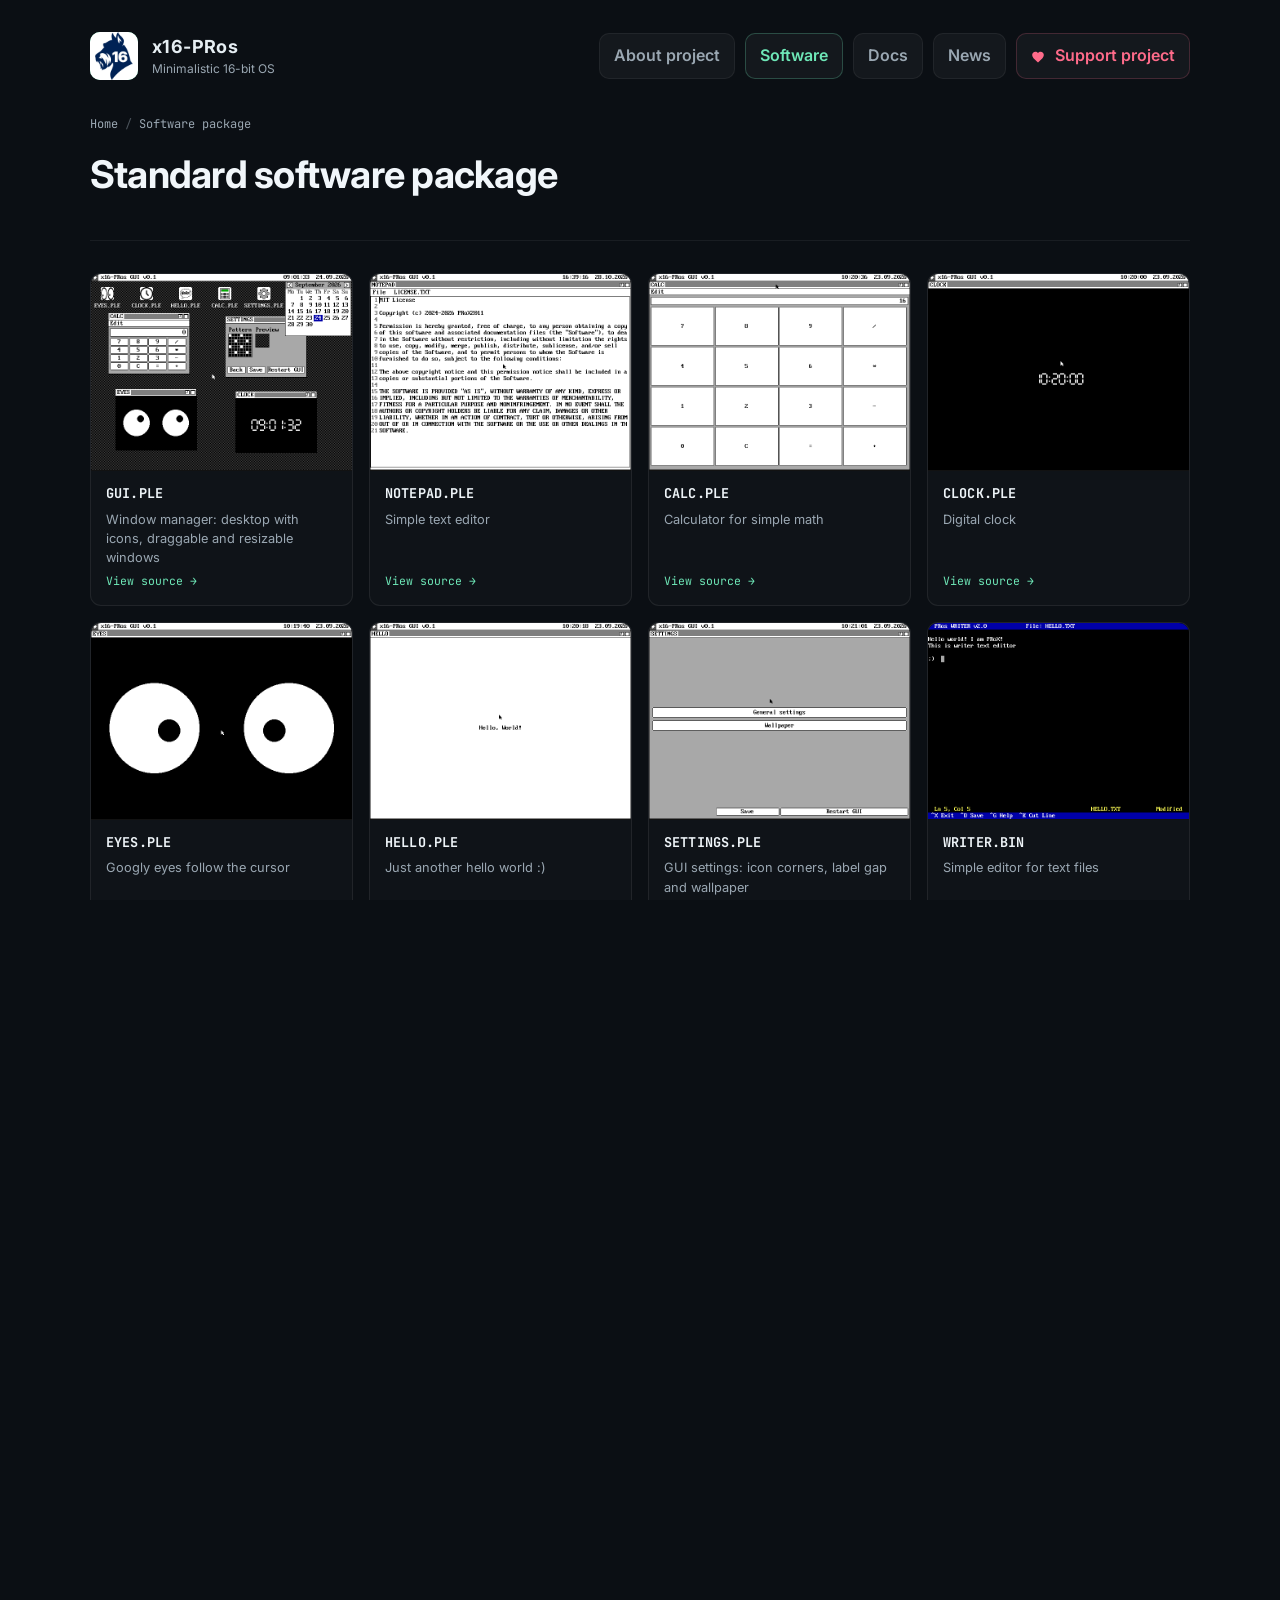
==== commit 922b8980: "feat(1.1 release): website update for the x16-PRos v1.1 release" ====
--- a/software.html
+++ b/software.html
@@ -73,6 +73,46 @@
         </div>
       </div>
       <div class="prog">
+        <img src="images/screenshots/programs/GUI/NOTEPAD.png" alt="NOTEPAD.PLE" loading="lazy">
+        <div class="body">
+          <div class="name">NOTEPAD.PLE</div>
+          <div class="desc">Simple text editor</div>
+          <a class="src" href="https://github.com/PRoX2011/x16-PRos/blob/main/programs/PLE/src/windowed/notepad.asm" target="_blank" rel="noopener">View source &rarr;</a>
+        </div>
+      </div>
+      <div class="prog">
+        <img src="images/screenshots/programs/GUI/CALC.png" alt="CALC.PLE" loading="lazy">
+        <div class="body">
+          <div class="name">CALC.PLE</div>
+          <div class="desc">Calculator for simple math</div>
+          <a class="src" href="https://github.com/PRoX2011/x16-PRos/blob/main/programs/PLE/src/windowed/calc.asm" target="_blank" rel="noopener">View source &rarr;</a>
+        </div>
+      </div>
+      <div class="prog">
+        <img src="images/screenshots/programs/GUI/CLOCK.png" alt="CLOCK.PLE" loading="lazy">
+        <div class="body">
+          <div class="name">CLOCK.PLE</div>
+          <div class="desc">Digital clock</div>
+          <a class="src" href="https://github.com/PRoX2011/x16-PRos/blob/main/programs/PLE/src/windowed/clock.asm" target="_blank" rel="noopener">View source &rarr;</a>
+        </div>
+      </div>
+      <div class="prog">
+        <img src="images/screenshots/programs/GUI/EYES.png" alt="EYES.PLE" loading="lazy">
+        <div class="body">
+          <div class="name">EYES.PLE</div>
+          <div class="desc">Googly eyes follow the cursor</div>
+          <a class="src" href="https://github.com/PRoX2011/x16-PRos/blob/main/programs/PLE/src/windowed/eyes.asm" target="_blank" rel="noopener">View source &rarr;</a>
+        </div>
+      </div>
+      <div class="prog">
+        <img src="images/screenshots/programs/GUI/HELLO.png" alt="HELLO.PLE" loading="lazy">
+        <div class="body">
+          <div class="name">HELLO.PLE</div>
+          <div class="desc">Just another hello world :)</div>
+          <a class="src" href="https://github.com/PRoX2011/x16-PRos/blob/main/programs/PLE/src/windowed/hello.asm" target="_blank" rel="noopener">View source &rarr;</a>
+        </div>
+      </div>
+      <div class="prog">
         <img src="images/screenshots/programs/GUI/SETTINGS.png" alt="SETTINGS.PLE" loading="lazy">
         <div class="body">
           <div class="name">SETTINGS.PLE</div>
@@ -81,38 +121,6 @@
         </div>
       </div>
       <div class="prog">
-        <img src="images/screenshots/programs/GUI/CALC.png" alt="CALC.PLE" loading="lazy">
-        <div class="body">
-          <div class="name">CALC.PLE</div>
-          <div class="desc">Calculator for simple math</div>
-          <a class="src" href="https://github.com/PRoX2011/x16-PRos/blob/main/programs/PLE/src/windowed/calc.asm" target="_blank" rel="noopener">View source &rarr;</a>
-        </div>
-      </div>
-      <div class="prog">
-        <img src="images/screenshots/programs/GUI/CLOCK.png" alt="CLOCK.PLE" loading="lazy">
-        <div class="body">
-          <div class="name">CLOCK.PLE</div>
-          <div class="desc">Digital clock</div>
-          <a class="src" href="https://github.com/PRoX2011/x16-PRos/blob/main/programs/PLE/src/windowed/clock.asm" target="_blank" rel="noopener">View source &rarr;</a>
-        </div>
-      </div>
-      <div class="prog">
-        <img src="images/screenshots/programs/GUI/EYES.png" alt="EYES.PLE" loading="lazy">
-        <div class="body">
-          <div class="name">EYES.PLE</div>
-          <div class="desc">Googly eyes follow the cursor</div>
-          <a class="src" href="https://github.com/PRoX2011/x16-PRos/blob/main/programs/PLE/src/windowed/eyes.asm" target="_blank" rel="noopener">View source &rarr;</a>
-        </div>
-      </div>
-      <div class="prog">
-        <img src="images/screenshots/programs/GUI/HELLO.png" alt="HELLO.PLE" loading="lazy">
-        <div class="body">
-          <div class="name">HELLO.PLE</div>
-          <div class="desc">Just another hello world :)</div>
-          <a class="src" href="https://github.com/PRoX2011/x16-PRos/blob/main/programs/PLE/src/windowed/hello.asm" target="_blank" rel="noopener">View source &rarr;</a>
-        </div>
-      </div>
-      <div class="prog">
         <img src="images/screenshots/programs/WRITER.png" alt="WRITER.BIN" loading="lazy">
         <div class="body">
           <div class="name">WRITER.BIN</div>
@@ -422,6 +430,21 @@
           <div class="name">TETRIS2.BIN</div>
           <div class="desc">Tetris, but 2</div>
           <a class="src" href="https://github.com/PRoX2011/x16-PRos/blob/main/programs/tetris-df.asm" target="_blank" rel="noopener">View source &rarr;</a>
+        </div>
+      </div>
+  </div>
+
+  <div class="page-head">
+    <h1>Drivers</h1>
+  </div>
+
+  <div class="prog-grid">
+      <div class="prog">
+        <img src="images/screenshots/programs/XMS.png" alt="XMS.PLE" loading="lazy">
+        <div class="body">
+          <div class="name">XMS.PLE</div>
+          <div class="desc">Extended memory driver</div>
+          <a class="src" href="https://github.com/PRoX2011/x16-PRos/blob/main/programs/PLE/src/xms.asm" target="_blank" rel="noopener">View source &rarr;</a>
         </div>
       </div>
   </div>
